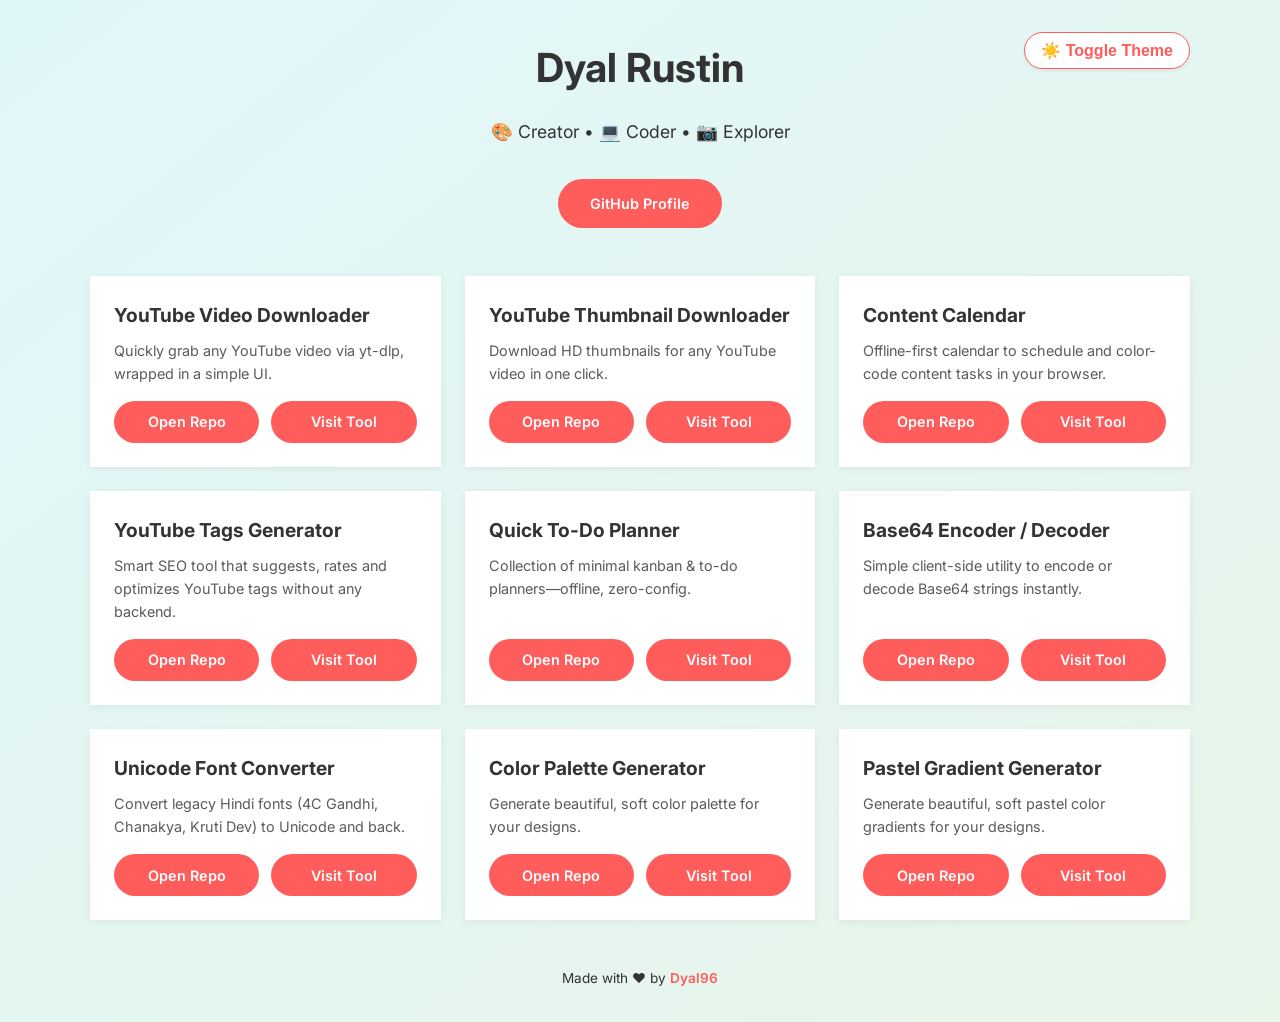
==== index.html @ bae9b1c2 "Update index.html" ====
<!DOCTYPE html>
<html lang="en">
<head>
  <meta charset="UTF-8" />
  <meta name="viewport" content="width=device-width, initial-scale=1.0" />
  <title>Dyal96 – Tools & Projects</title>

  <!-- Google Fonts -->
  <link href="https://fonts.googleapis.com/css2?family=Inter:wght@400;600;700&display=swap" rel="stylesheet" />

  <style>
    /* Light Mode (Default Pastel Theme) */
    :root {
      --bg-start: #e0f7fa; /* Light cyan */
      --bg-end: #e8f5e9;   /* Light mint green */
      --fg: #333;
      --accent: #ff5c5c; /* Original red accent */
      --card: #ffffff;
      --card-shadow: rgba(0, 0, 0, 0.06);
      /* Removed text-gradient-start and end as text will be solid black */
    }

    /* Dark Mode */
    html.dark {
      --bg-start: #2c3e50; /* Dark blue-gray */
      --bg-end: #34495e;   /* Slightly darker blue-gray */
      --fg: #ecf0f1; /* Light gray */
      --accent: #9b59b6; /* Purple */
      --card: #3b506b; /* Darker card background */
      --card-shadow: rgba(0, 0, 0, 0.2);
      --text-gradient-start: #bdc3c7; /* Lighter gray for dark mode title */
      --text-gradient-end: #95a5a6;   /* Medium gray for dark mode title */
    }

    body {
      margin: 0;
      font-family: "Inter", system-ui, sans-serif;
      background: linear-gradient(to bottom right, var(--bg-start), var(--bg-end));
      color: var(--fg);
      line-height: 1.6;
      padding: 2rem;
      min-height: 100vh;
      display: flex;
      flex-direction: column;
      justify-content: center;
      align-items: center;
      transition: background 0.3s ease, color 0.3s ease; /* Smooth transition for theme change */
    }
    header {
      text-align: center;
      margin-bottom: 3rem;
      position: relative; /* For positioning the toggle button */
      width: 100%;
      max-width: 1100px;
    }
    header h1 {
      font-size: 2.5rem;
      margin: 0.25rem 0;
      /* Text color for light mode */
      color: var(--fg);
      font-weight: 700;
      transition: color 0.3s ease; /* Smooth transition for text color */
    }
    /* Apply gradient only in dark mode for the h1 */
    html.dark header h1 {
      background-image: linear-gradient(to right, var(--text-gradient-start), var(--text-gradient-end));
      -webkit-background-clip: text;
      background-clip: text;
      color: transparent; /* Make text transparent to show gradient */
      transition: background-image 0.3s ease;
    }
    header p {
      font-size: 1.1rem;
      color: var(--fg); /* Use foreground color for better dark mode compatibility */
      transition: color 0.3s ease;
    }
    .theme-toggle-btn {
      position: absolute;
      top: 0;
      right: 0;
      background: var(--card);
      border: 1px solid var(--accent);
      color: var(--accent);
      padding: 0.5rem 1rem;
      border-radius: 999px;
      cursor: pointer;
      font-size: 1rem;
      font-weight: 600;
      transition: background 0.2s, color 0.2s, border-color 0.2s, transform 0.1s;
      box-shadow: 0 2px 4px var(--card-shadow);
    }
    .theme-toggle-btn:hover {
      background: var(--accent);
      color: var(--card);
      transform: translateY(-1px);
    }
    @media (max-width: 768px) {
        .theme-toggle-btn {
            position: static; /* Position normally on smaller screens */
            margin-top: 1rem;
            display: inline-block;
        }
    }

    .grid {
      display: grid;
      gap: 1.5rem;
      grid-template-columns: repeat(auto-fill, minmax(280px, 1fr));
      max-width: 1100px;
      width: 100%;
      margin: 0 auto;
    }
    /* Specific styling for the GitHub Profile button in the header */
    header > .btn {
      display: inline-block; /* Make it fit content */
      margin-top: 1rem; /* Add some space below the paragraph */
      padding: 0.8rem 2rem; /* Slightly larger padding for prominence */
    }
    .card {
      background: var(--card);
      border-radius: var(--radius);
      box-shadow: 0 2px 8px var(--card-shadow);
      padding: 1.5rem;
      display: flex;
      flex-direction: column;
      justify-content: space-between;
      transition: transform 0.2s, box-shadow 0.2s, background 0.3s ease;
    }
    .card:hover {
      transform: translateY(-4px);
      box-shadow: 0 6px 20px var(--card-shadow);
    }
    .card h3 {
      margin: 0 0 0.5rem;
      font-size: 1.2rem;
      color: var(--fg);
      transition: color 0.3s ease;
    }
    .card p {
      flex-grow: 1;
      margin: 0 0 1rem;
      font-size: 0.9rem;
      color: var(--fg); /* Use foreground color for better dark mode compatibility */
      opacity: 0.8; /* Slightly reduce opacity for descriptions */
      transition: color 0.3s ease;
    }
    .btn-group {
        display: flex;
        flex-direction: column;
        gap: 0.75rem;
    }
    .btn {
      display: block; /* Default to block for buttons inside card groups */
      background: var(--accent);
      color: #fff;
      padding: 0.6rem 1.2rem;
      border-radius: 999px;
      text-decoration: none;
      font-weight: 600;
      font-size: 0.9rem;
      text-align: center;
      transition: background 0.2s, transform 0.1s, color 0.3s ease;
    }
    .btn:hover {
      background: #e04444; /* A slightly darker shade of red for hover in light mode */
      transform: translateY(-1px);
    }
    html.dark .btn:hover {
        background: #8e44ad; /* A slightly darker shade of purple for hover in dark mode */
    }

    @media (min-width: 640px) {
        .btn-group {
            flex-direction: row;
        }
        .btn {
            flex: 1;
        }
    }
    footer {
      text-align: center;
      margin-top: 3rem;
      font-size: 0.85rem;
      color: var(--fg);
      transition: color 0.3s ease;
    }
    footer a {
        color: var(--accent);
        text-decoration: none;
        font-weight: 600;
        transition: color 0.3s ease;
    }
    footer a:hover {
        text-decoration: underline;
    }
  </style>
</head>

<body>
  <header>
    <h1>Dyal Rustin</h1>
    <p>🎨 Creator • 💻 Coder • 📷 Explorer</p>
    <a href="https://github.com/dyal96" class="btn">GitHub Profile</a>
    <button class="theme-toggle-btn" onclick="toggleTheme()">
      <span id="theme-icon">☀️</span> Toggle Theme
    </button>
  </header>

  <main class="grid">
    <!-- Tool Card: YouTube Video Downloader -->
    <div class="card">
      <h3>YouTube Video Downloader</h3>
      <p>Quickly grab any YouTube video via yt-dlp, wrapped in a simple UI.</p>
      <div class="btn-group">
        <a class="btn" href="https://github.com/dyal96/YouTube_Video_Downloader" target="_blank">Open Repo</a>
        <a class="btn" href="https://dyal96.github.io/YouTube_Video_Downloader" target="_blank">Visit Tool</a>
      </div>
    </div>

    <!-- Tool Card: YouTube Thumbnail Downloader -->
    <div class="card">
      <h3>YouTube Thumbnail Downloader</h3>
      <p>Download HD thumbnails for any YouTube video in one click.</p>
      <div class="btn-group">
        <a class="btn" href="https://github.com/dyal96/YouTube-Thumbnail-Downloader" target="_blank">Open Repo</a>
        <a class="btn" href="https://dyal96.github.io/YouTube-Thumbnail-Downloader" target="_blank">Visit Tool</a>
      </div>
    </div>

    <!-- Tool Card: Content Calendar -->
    <div class="card">
      <h3>Content Calendar</h3>
      <p>Offline-first calendar to schedule and color-code content tasks in your browser.</p>
      <div class="btn-group">
        <a class="btn" href="https://github.com/dyal96/Content-Calendar" target="_blank">Open Repo</a>
        <a class="btn" href="https://dyal96.github.io/Content-Calendar" target="_blank">Visit Tool</a>
      </div>
    </div>

    <!-- Tool Card: YouTube Tags Generator -->
    <div class="card">
      <h3>YouTube Tags Generator</h3>
      <p>Smart SEO tool that suggests, rates and optimizes YouTube tags without any backend.</p>
      <div class="btn-group">
        <a class="btn" href="https://github.com/dyal96/YouTube-Tags" target="_blank">Open Repo</a>
        <a class="btn" href="https://dyal96.github.io/YouTube-Tags" target="_blank">Visit Tool</a>
      </div>
    </div>

    <!-- Tool Card: Quick To-Do Planner -->
    <div class="card">
      <h3>Quick To-Do Planner</h3>
      <p>Collection of minimal kanban & to-do planners—offline, zero-config.</p>
      <div class="btn-group">
        <a class="btn" href="https://github.com/dyal96/todo" target="_blank">Open Repo</a>
        <a class="btn" href="https://dyal96.github.io/todo" target="_blank">Visit Tool</a>
      </div>
    </div>

    <!-- Tool Card: Base64 Encoder / Decoder -->
    <div class="card">
      <h3>Base64 Encoder / Decoder</h3>
      <p>Simple client-side utility to encode or decode Base64 strings instantly.</p>
      <div class="btn-group">
        <a class="btn" href="https://github.com/dyal96/base64" target="_blank">Open Repo</a>
        <a class="btn" href="https://dyal96.github.io/base64" target="_blank">Visit Tool</a>
      </div>
    </div>

    <!-- Tool Card: Unicode Font Converter -->
    <div class="card">
      <h3>Unicode Font Converter</h3>
      <p>Convert legacy Hindi fonts (4C Gandhi, Chanakya, Kruti Dev) to Unicode and back.</p>
      <div class="btn-group">
        <a class="btn" href="https://github.com/dyal96/unicode-converter" target="_blank">Open Repo</a>
        <a class="btn" href="https://dyal96.github.io/unicode-converter" target="_blank">Visit Tool</a>
      </div>
    </div>

    <!-- NEW Tool Card: Color Palette Generator -->
    <div class="card">
      <h3>Color Palette Generator</h3>
      <p>Generate beautiful, soft color palette for your designs.</p>
      <div class="btn-group">
        <a class="btn" href="https://github.com/dyal96/pastel-gradient-generator" target="_blank">Open Repo</a>
        <a class="btn" href="https://dyal96.github.io/Pastel-Gradient-Generator" target="_blank">Visit Tool</a>
      </div>
    </div>
	
	<!-- NEW Tool Card: Pastel Gradient Generator -->
    <div class="card">
      <h3>Pastel Gradient Generator</h3>
      <p>Generate beautiful, soft pastel color gradients for your designs.</p>
      <div class="btn-group">
        <a class="btn" href="https://github.com/dyal96/pastel-gradient-generator" target="_blank">Open Repo</a>
        <a class="btn" href="https://dyal96.github.io/pastel-gradient-generator" target="_blank">Visit Tool</a>
      </div>
    </div>
  </main>

  <footer>
    Made with ❤️ by <a href="https://github.com/dyal96">Dyal96</a>
  </footer>

  <script>
    // Function to set the theme based on localStorage or system preference
    function setTheme(theme) {
      const html = document.documentElement;
      const themeIcon = document.getElementById('theme-icon');
      if (theme === 'dark') {
        html.classList.add('dark');
        themeIcon.textContent = '🌙'; // Moon icon for dark mode
        localStorage.setItem('theme', 'dark');
      } else {
        html.classList.remove('dark');
        themeIcon.textContent = '☀️'; // Sun icon for light mode
        localStorage.setItem('theme', 'light');
      }
    }

    // Function to toggle the theme
    function toggleTheme() {
      const currentTheme = localStorage.getItem('theme');
      if (currentTheme === 'dark') {
        setTheme('light');
      } else {
        setTheme('dark');
      }
    }

    // Apply theme on page load
    document.addEventListener('DOMContentLoaded', () => {
      const savedTheme = localStorage.getItem('theme');
      if (savedTheme) {
        setTheme(savedTheme);
      } else if (window.matchMedia && window.matchMedia('(prefers-color-scheme: dark)').matches) {
        // Check system preference if no theme is saved
        setTheme('dark');
      } else {
        setTheme('light'); // Default to light theme
      }
    });
  </script>
</body>
</html>
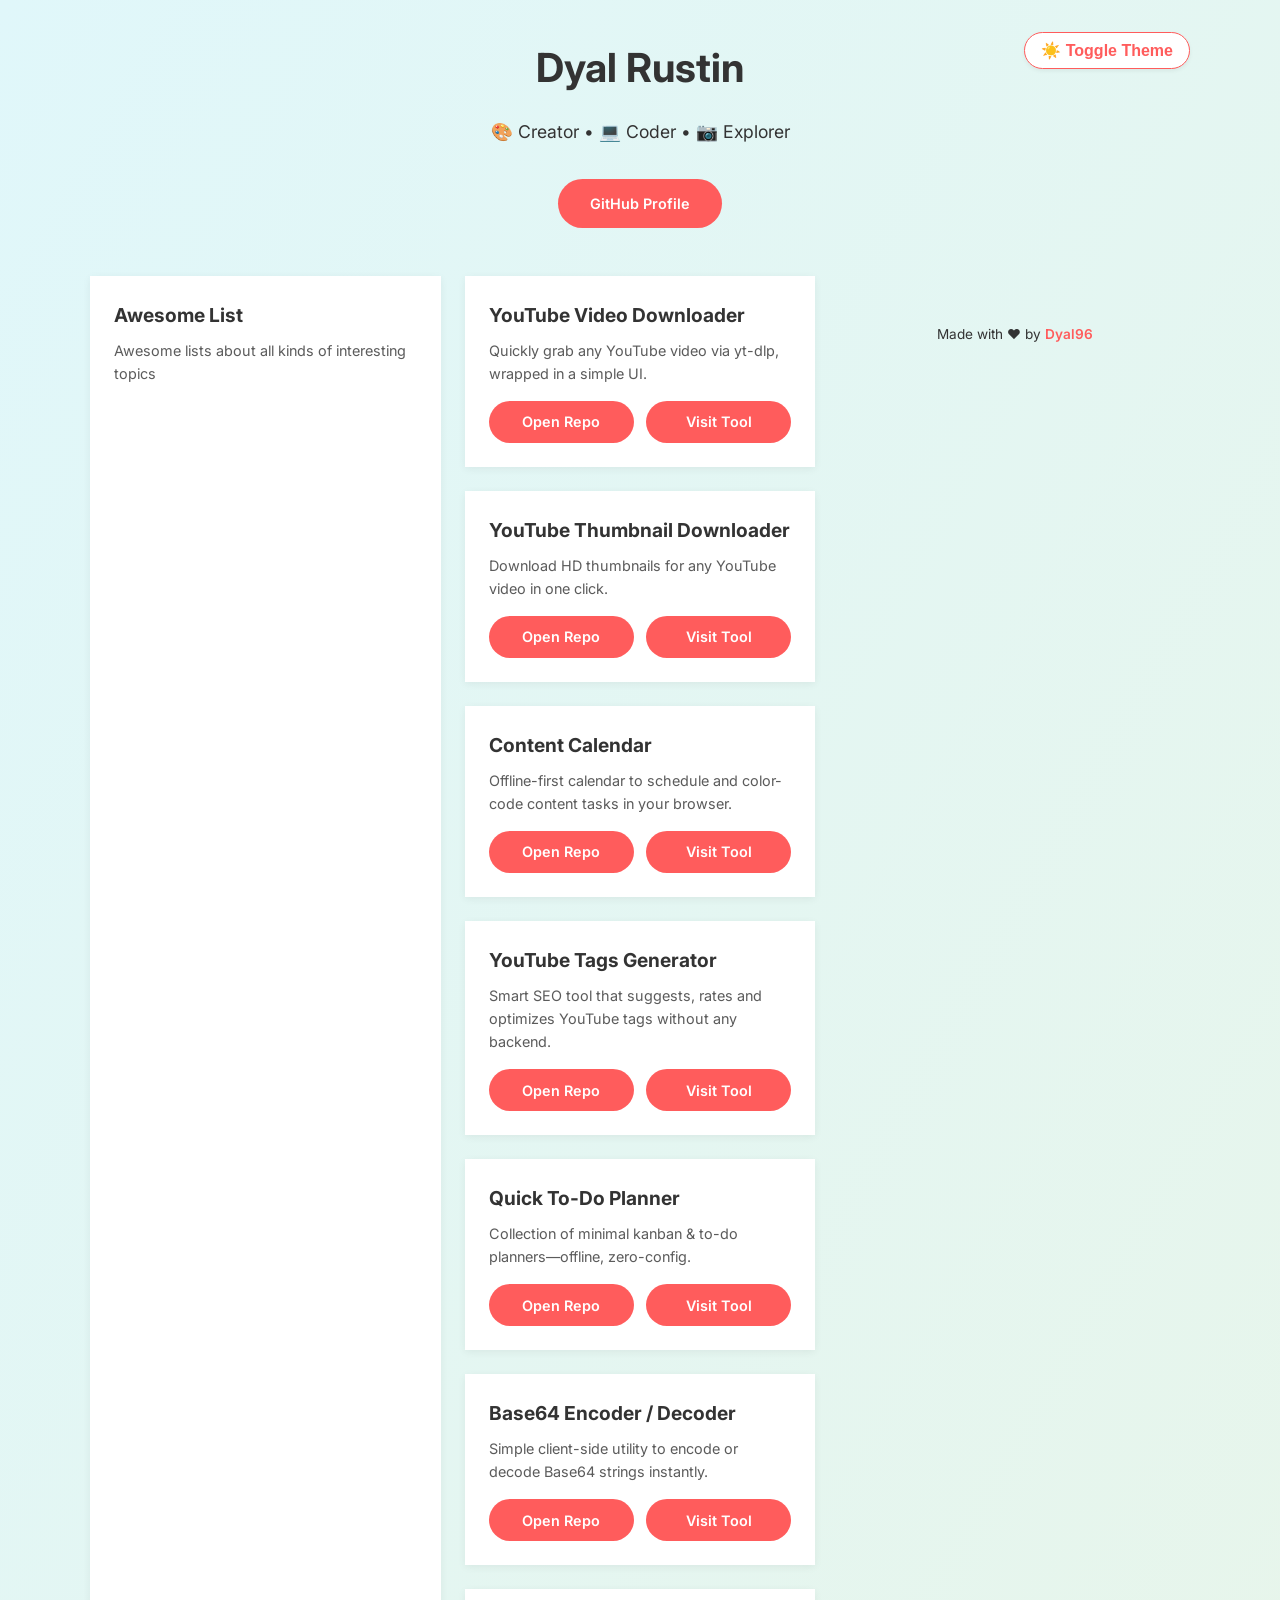
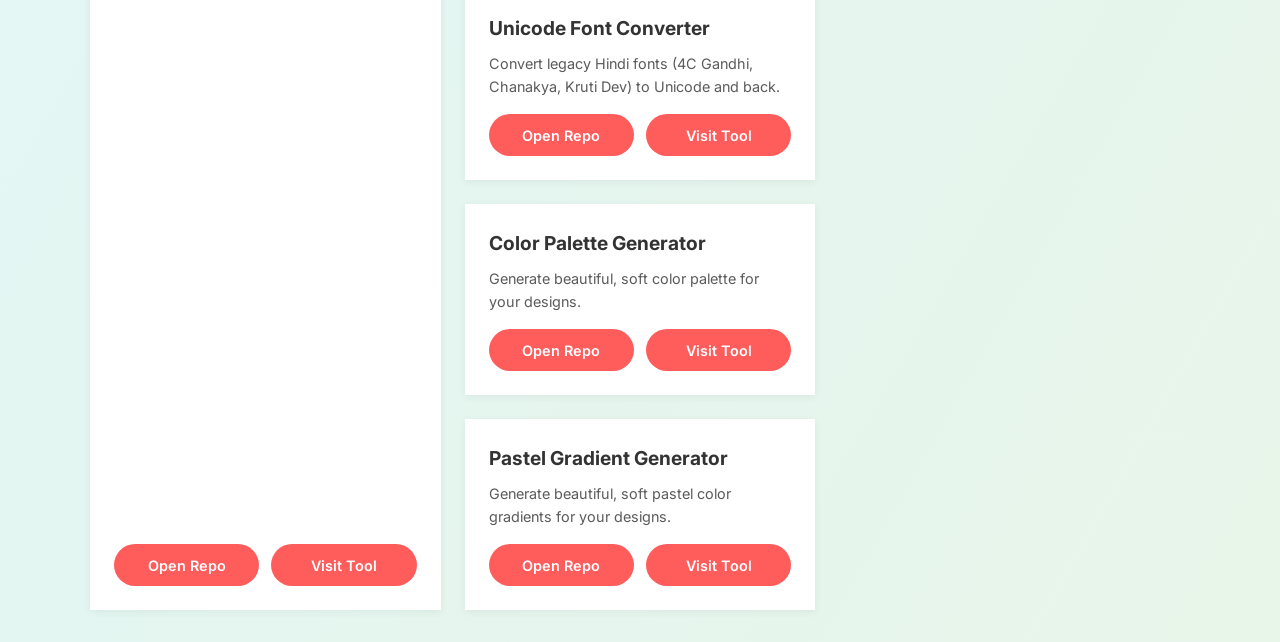
==== commit 71ea0974: "Update index.html" ====
--- a/index.html
+++ b/index.html
@@ -206,6 +206,17 @@
     </button>
   </header>
 
+	 <main class="grid">
+    <!-- Tool Card: Awesome List -->
+    <div class="card">
+      <h3>Awesome List</h3>
+      <p> Awesome lists about all kinds of interesting topics</p>
+      <div class="btn-group">
+        <a class="btn" href="https://github.com/dyal96/awesome" target="_blank">Open Repo</a>
+        <a class="btn" href="https://dyal96.github.io/awesome" target="_blank">Visit Tool</a>
+      </div>
+    </div>
+		 
   <main class="grid">
     <!-- Tool Card: YouTube Video Downloader -->
     <div class="card">
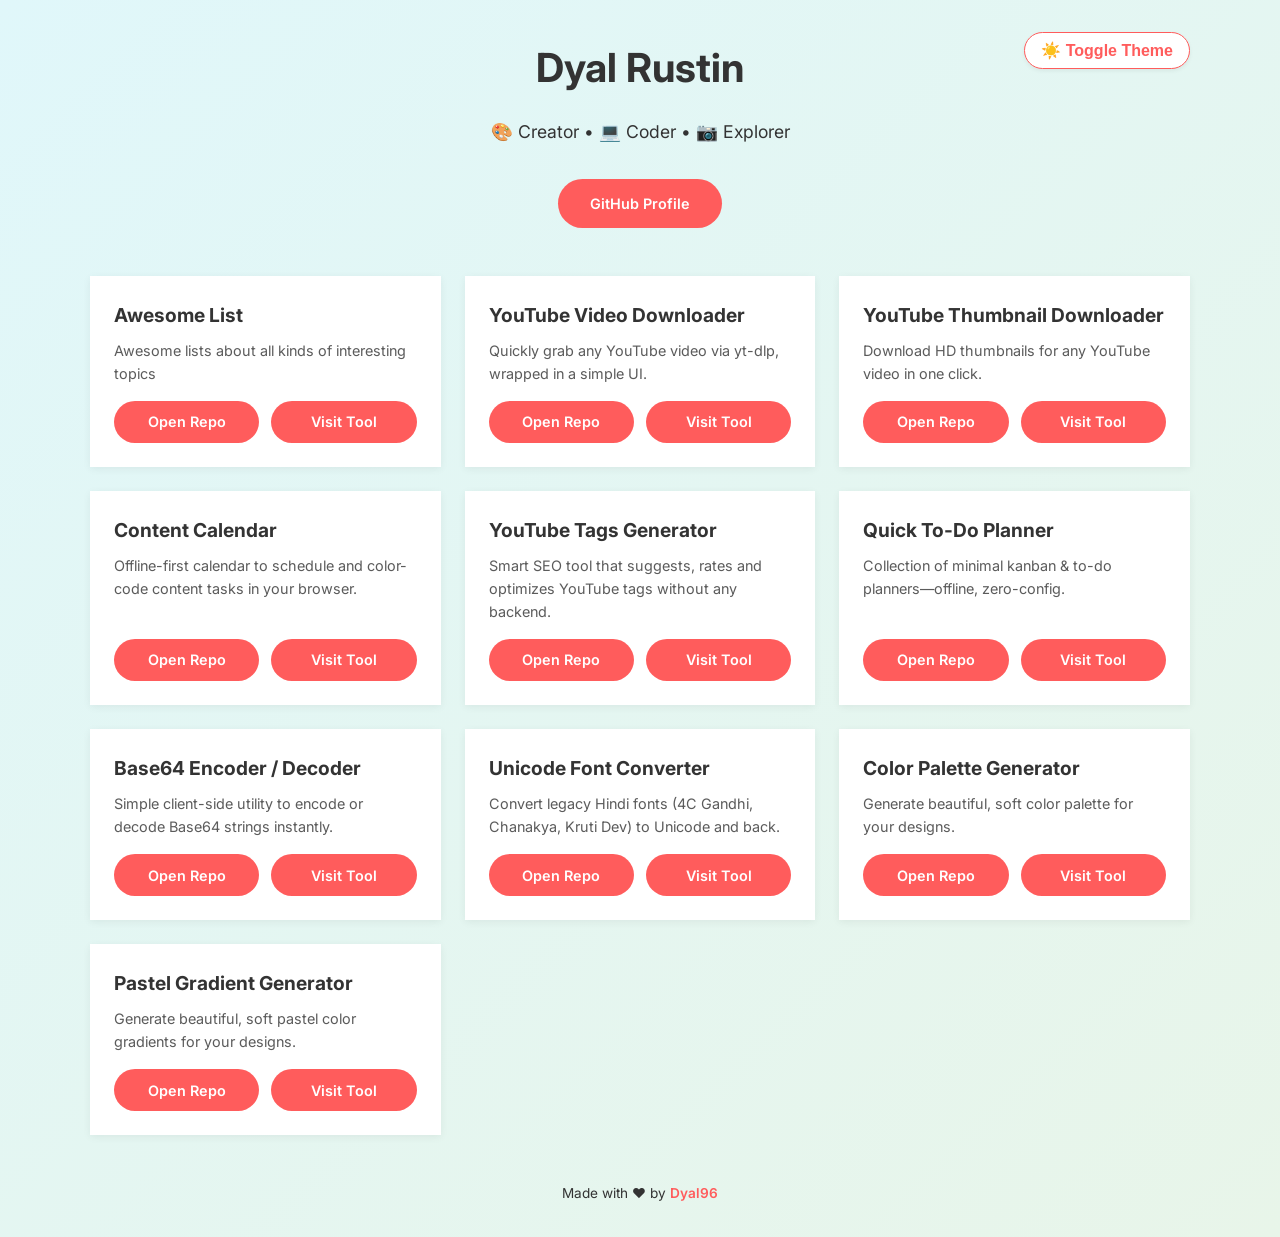
==== commit 6eadcff7: "Update index.html" ====
--- a/index.html
+++ b/index.html
@@ -205,8 +205,9 @@
       <span id="theme-icon">☀️</span> Toggle Theme
     </button>
   </header>
-
-	 <main class="grid">
+	 
+  <main class="grid">
+	  	
     <!-- Tool Card: Awesome List -->
     <div class="card">
       <h3>Awesome List</h3>
@@ -216,8 +217,7 @@
         <a class="btn" href="https://dyal96.github.io/awesome" target="_blank">Visit Tool</a>
       </div>
     </div>
-		 
-  <main class="grid">
+	  
     <!-- Tool Card: YouTube Video Downloader -->
     <div class="card">
       <h3>YouTube Video Downloader</h3>
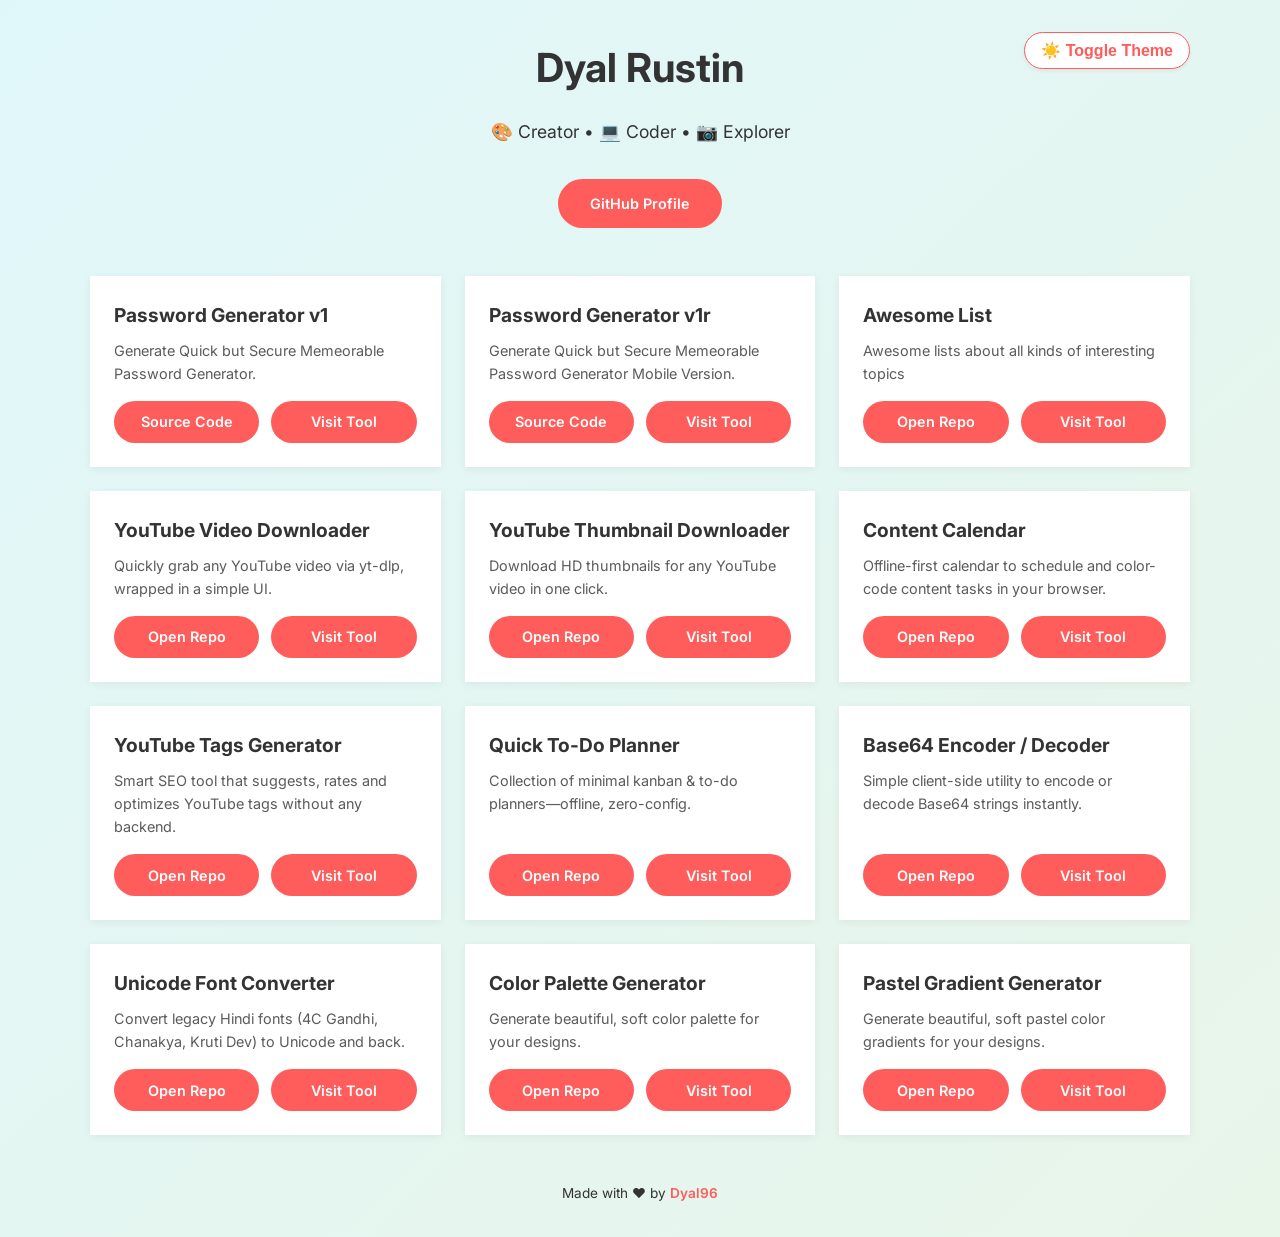
==== commit c505c690: "Update index.html" ====
--- a/index.html
+++ b/index.html
@@ -207,6 +207,26 @@
   </header>
 	 
   <main class="grid">
+
+	    <!-- Tool Card: Passworg Generator v1 -->
+    <div class="card">
+      <h3>Password Generator v1</h3>
+      <p> Generate Quick but Secure Memeorable Password Generator.</p>
+      <div class="btn-group">
+        <a class="btn" href="https://github.com/dyal96/dyal96.github.io" target="_blank">Source Code</a>
+        <a class="btn" href="https://https://dyal96.github.io/src/passgen1" target="_blank">Visit Tool</a>
+      </div>
+    </div>
+
+	      <!-- Tool Card: Passworg Generator v2 -->
+    <div class="card">
+      <h3>Password Generator v1r</h3>
+      <p>Generate Quick but Secure Memeorable Password Generator Mobile Version.</p>
+      <div class="btn-group">
+        <a class="btn" href="https://github.com/dyal96/dyal96.github.io" target="_blank">Source Code</a>
+        <a class="btn" href="https://dyal96.github.io/src/passgen2" target="_blank">Visit Tool</a>
+      </div>
+    </div>
 	  	
     <!-- Tool Card: Awesome List -->
     <div class="card">
@@ -293,8 +313,8 @@
       <h3>Color Palette Generator</h3>
       <p>Generate beautiful, soft color palette for your designs.</p>
       <div class="btn-group">
-        <a class="btn" href="https://github.com/dyal96/pastel-gradient-generator" target="_blank">Open Repo</a>
-        <a class="btn" href="https://dyal96.github.io/Pastel-Gradient-Generator" target="_blank">Visit Tool</a>
+        <a class="btn" href="https://github.com/dyal96/Color-Palette-Generator" target="_blank">Open Repo</a>
+        <a class="btn" href="https://dyal96.github.io/Color-Palette-Generator" target="_blank">Visit Tool</a>
       </div>
     </div>
 	
@@ -354,3 +374,4 @@
   </script>
 </body>
 </html>
+
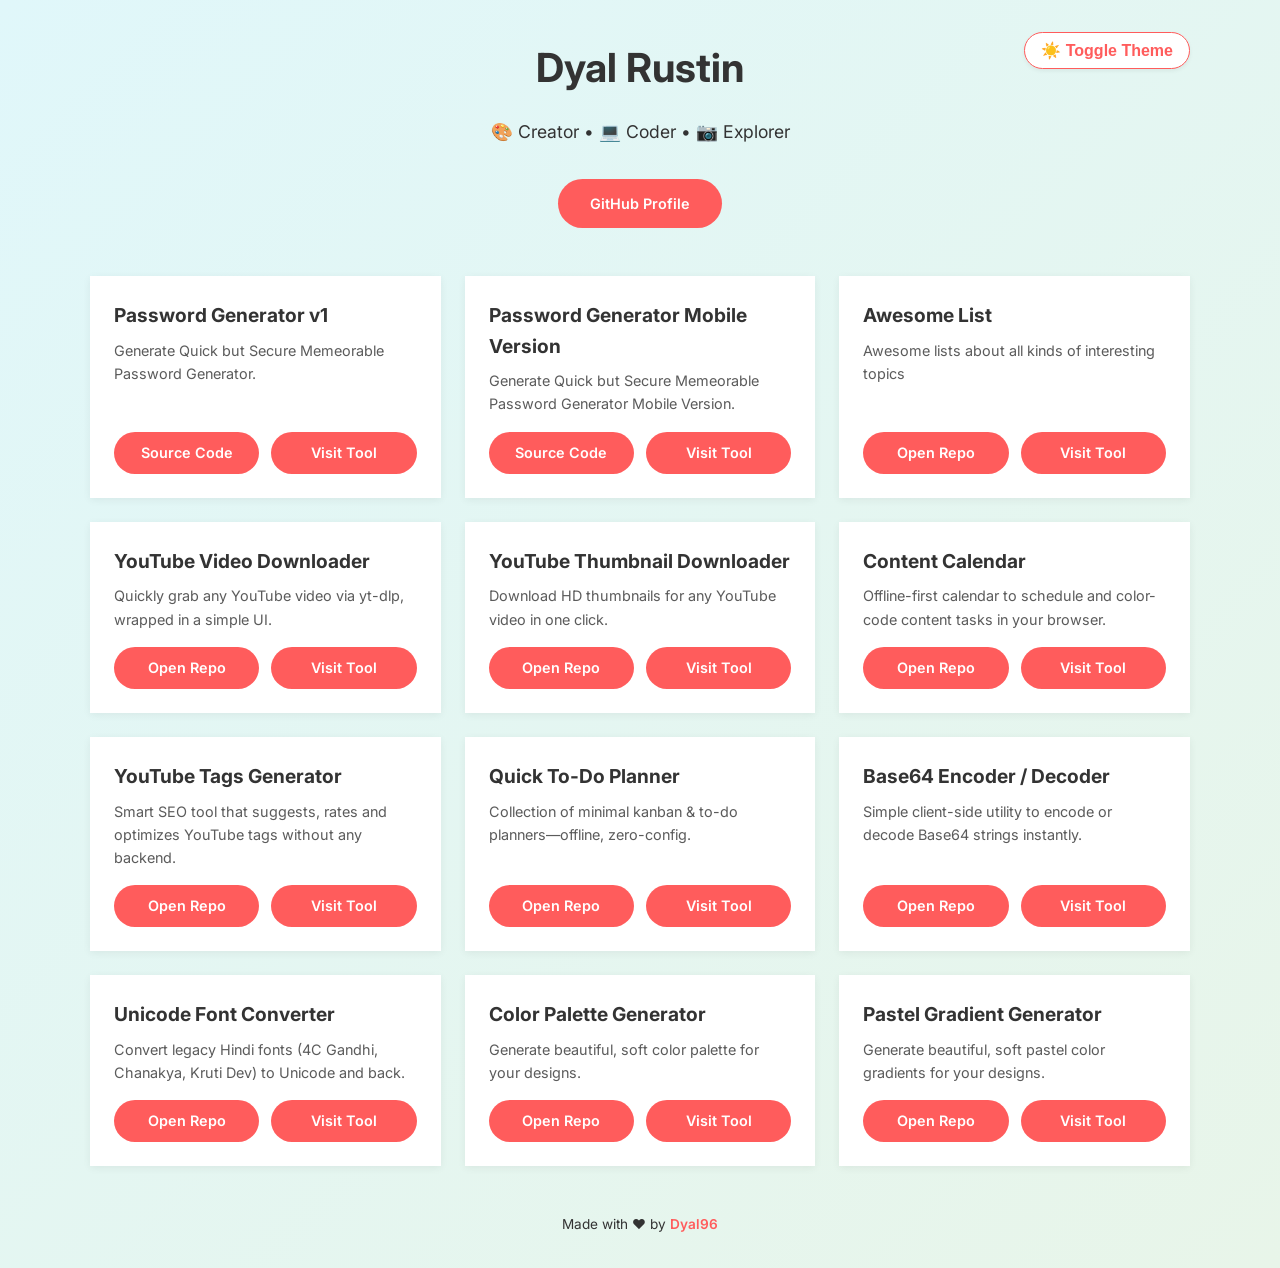
==== commit cf342053: "Update index.html" ====
--- a/index.html
+++ b/index.html
@@ -214,13 +214,13 @@
       <p> Generate Quick but Secure Memeorable Password Generator.</p>
       <div class="btn-group">
         <a class="btn" href="https://github.com/dyal96/dyal96.github.io" target="_blank">Source Code</a>
-        <a class="btn" href="https://https://dyal96.github.io/src/passgen1" target="_blank">Visit Tool</a>
+        <a class="btn" href="https://dyal96.github.io/src/passgen1" target="_blank">Visit Tool</a>
       </div>
     </div>
 
 	      <!-- Tool Card: Passworg Generator v2 -->
     <div class="card">
-      <h3>Password Generator v1r</h3>
+      <h3>Password Generator Mobile Version </h3>
       <p>Generate Quick but Secure Memeorable Password Generator Mobile Version.</p>
       <div class="btn-group">
         <a class="btn" href="https://github.com/dyal96/dyal96.github.io" target="_blank">Source Code</a>
@@ -375,3 +375,5 @@
 </body>
 </html>
 
+
+
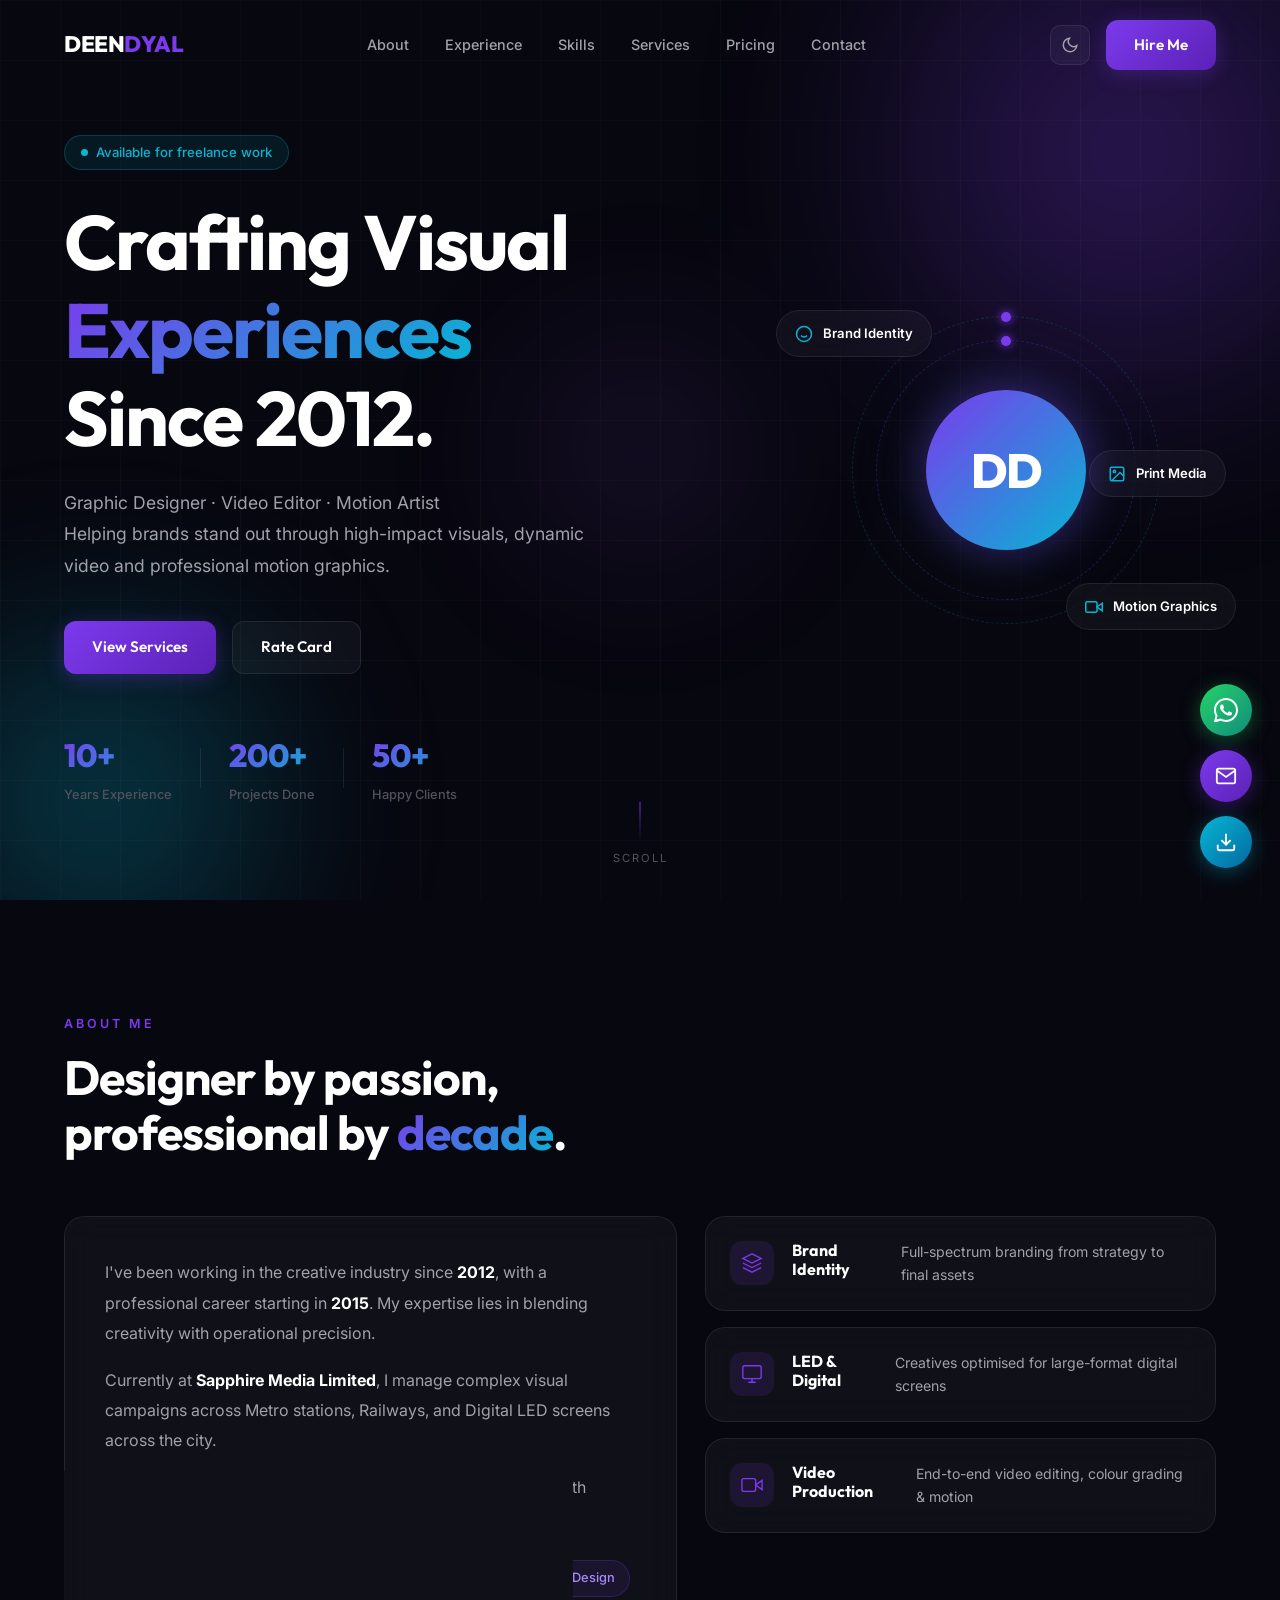
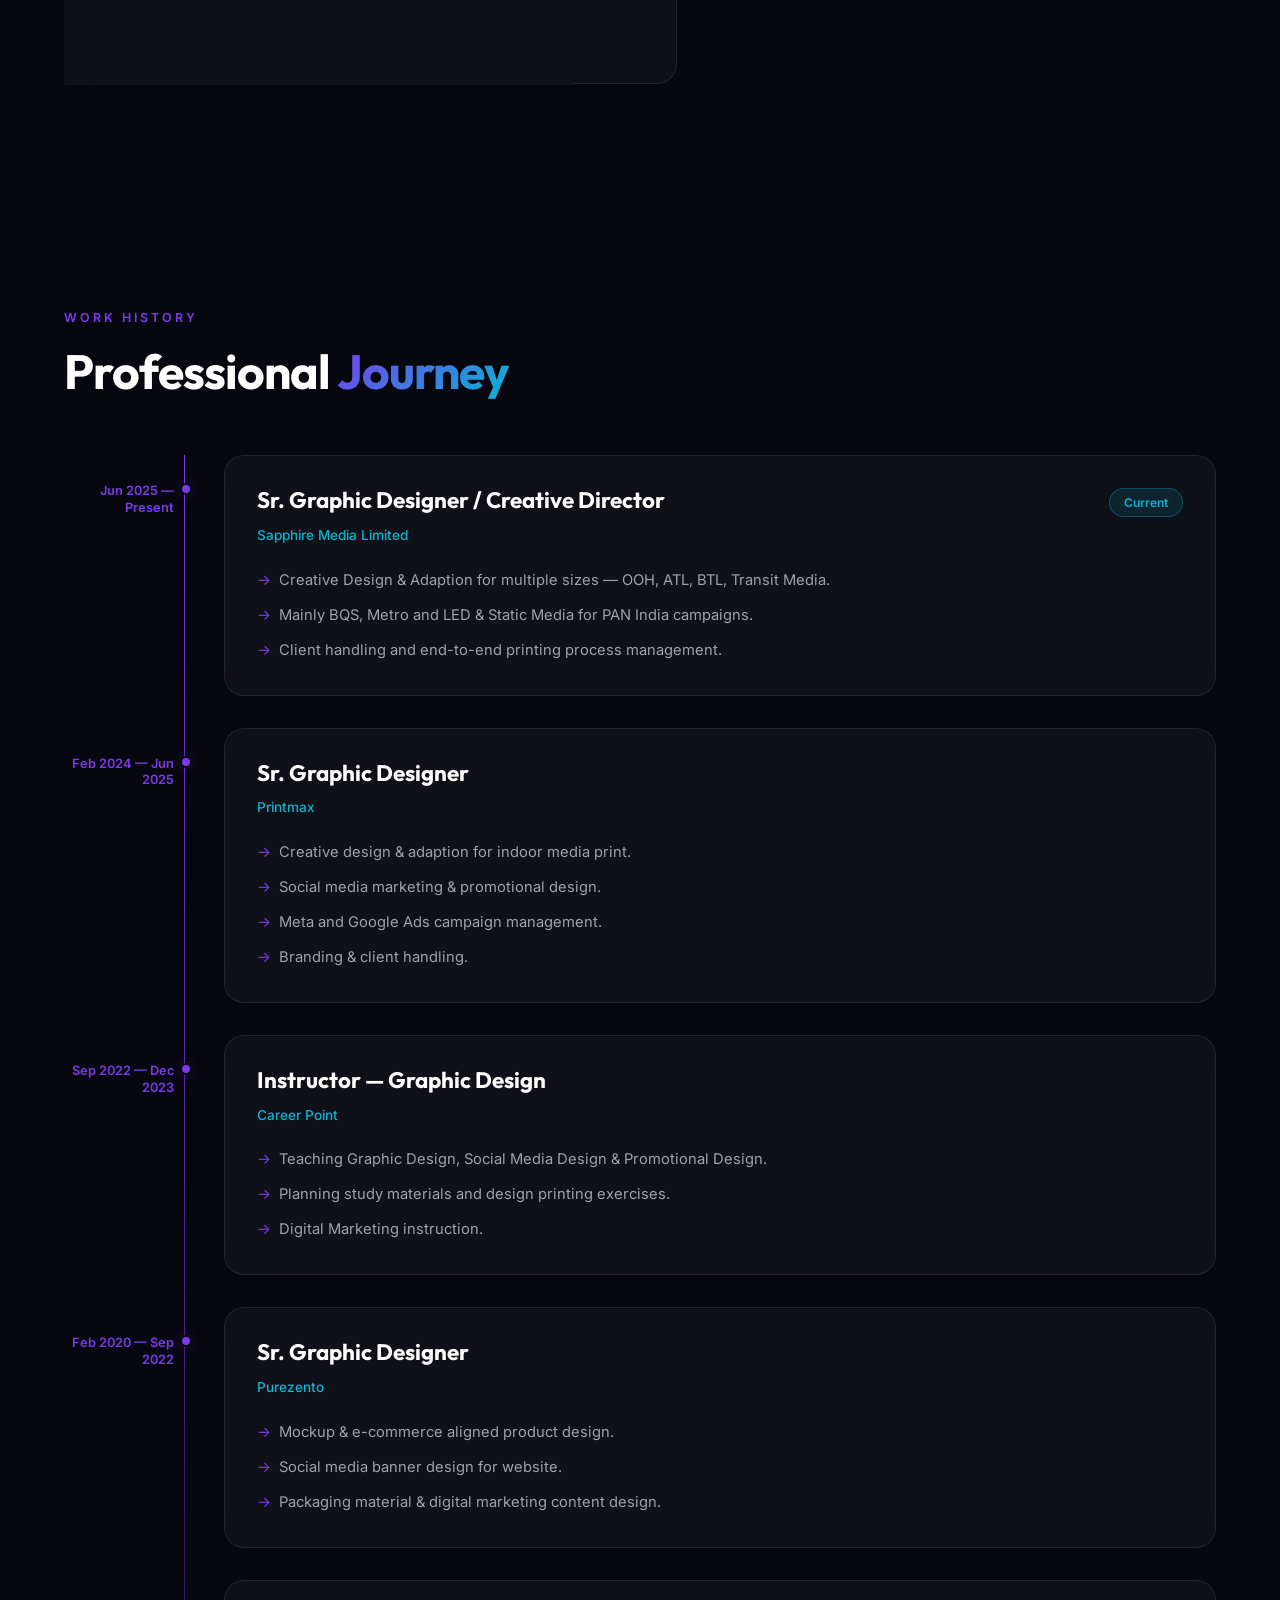
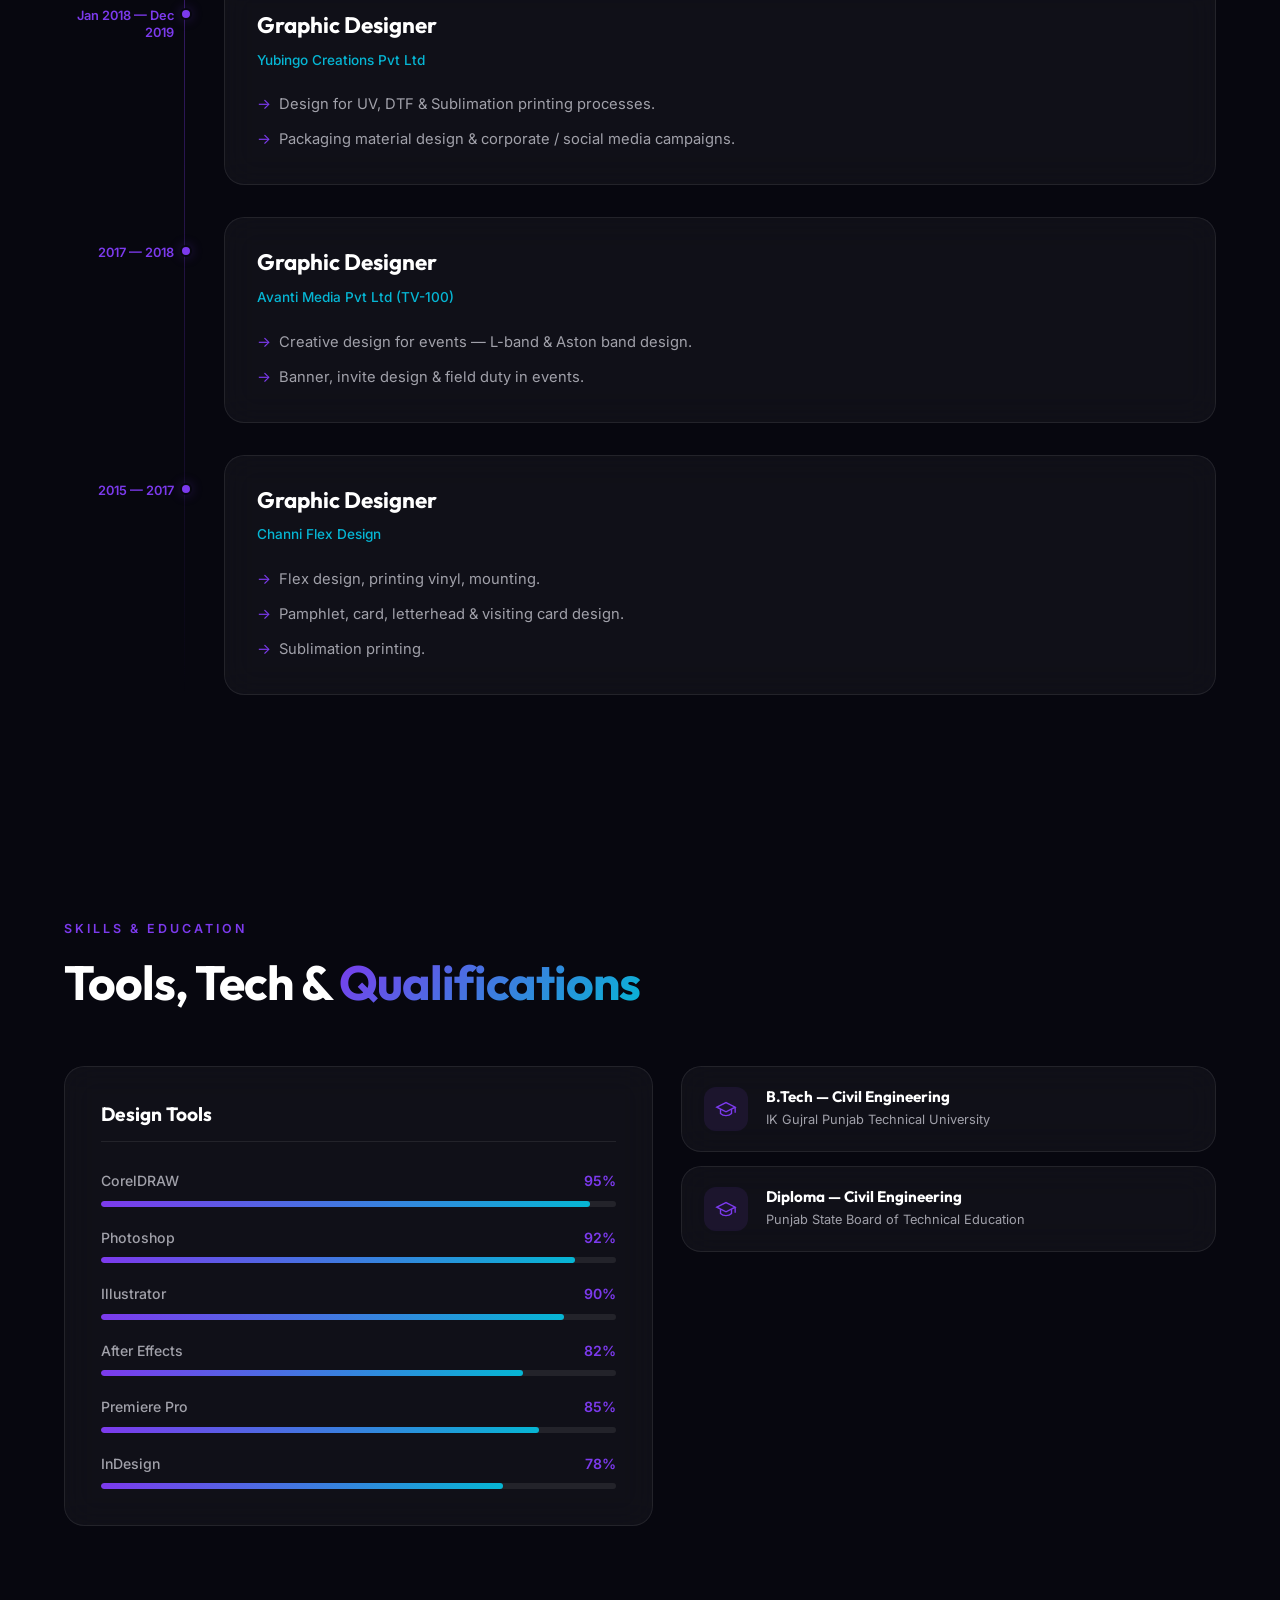
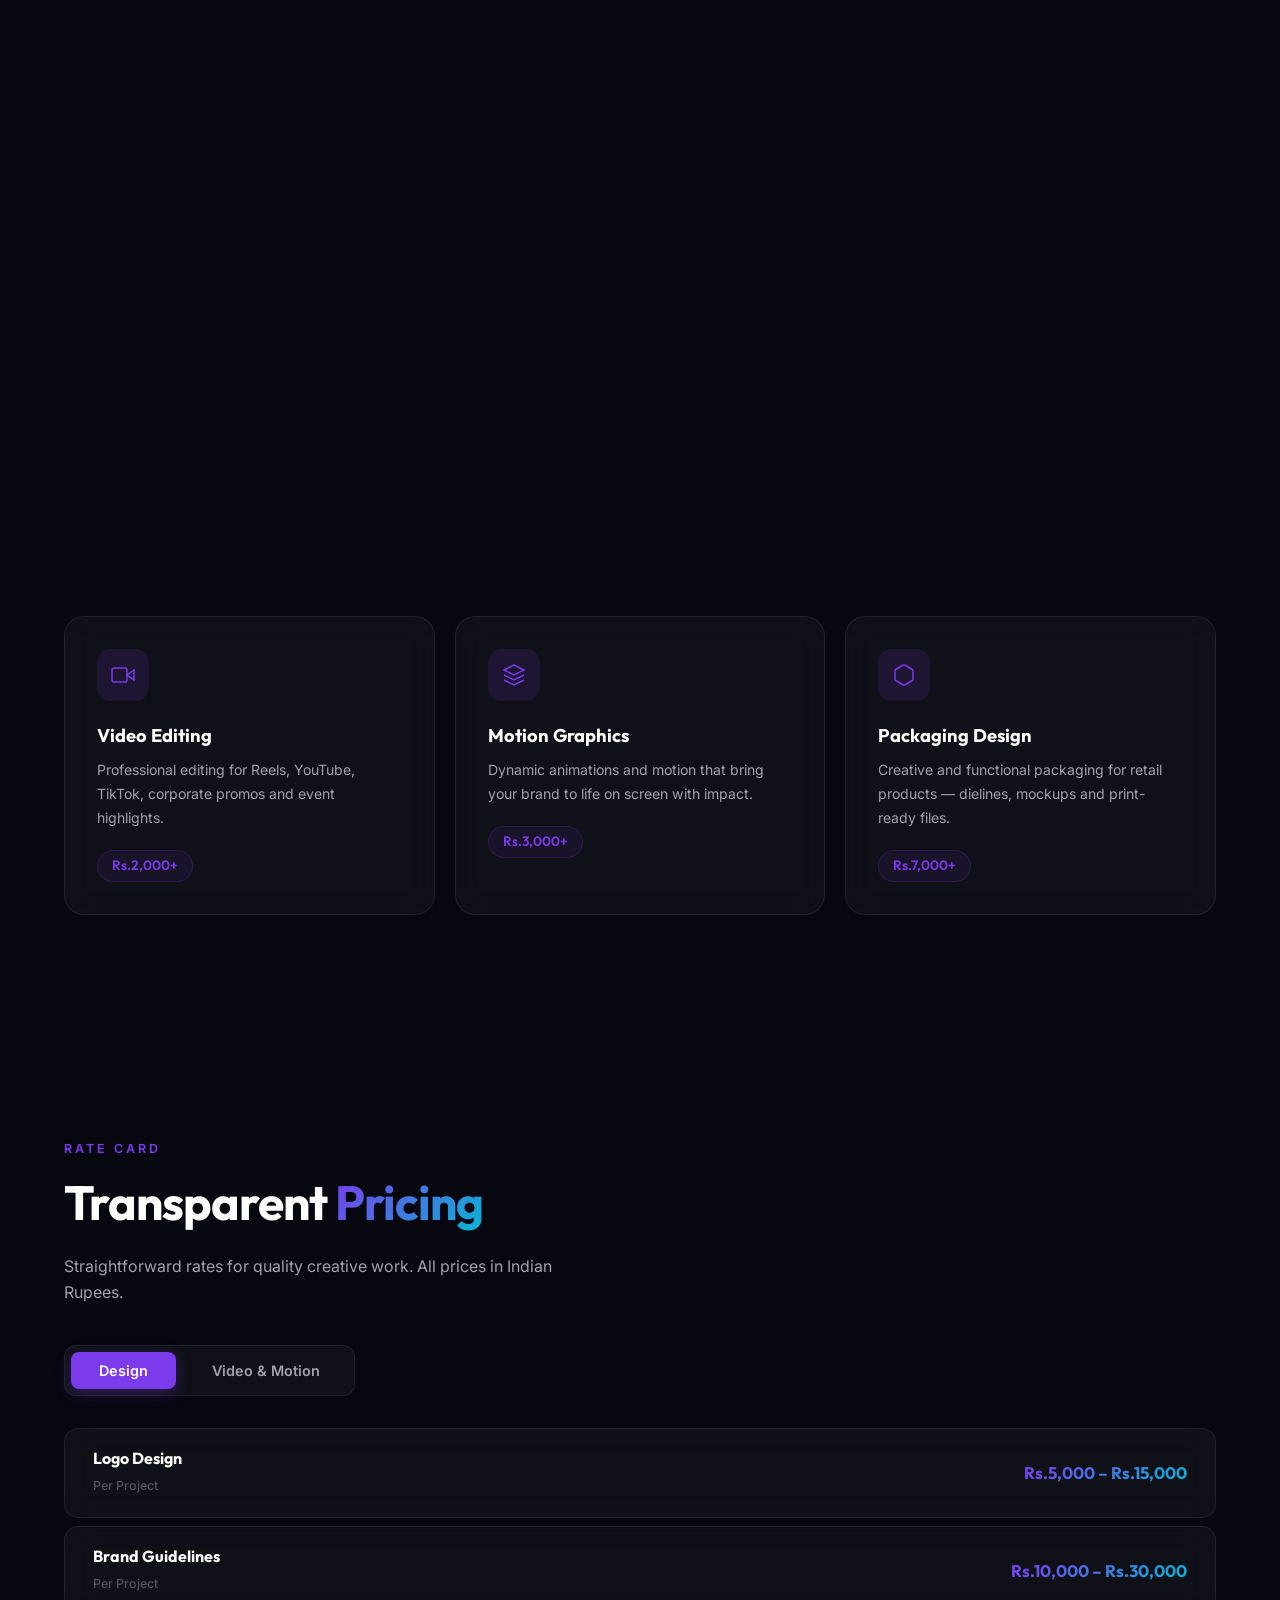
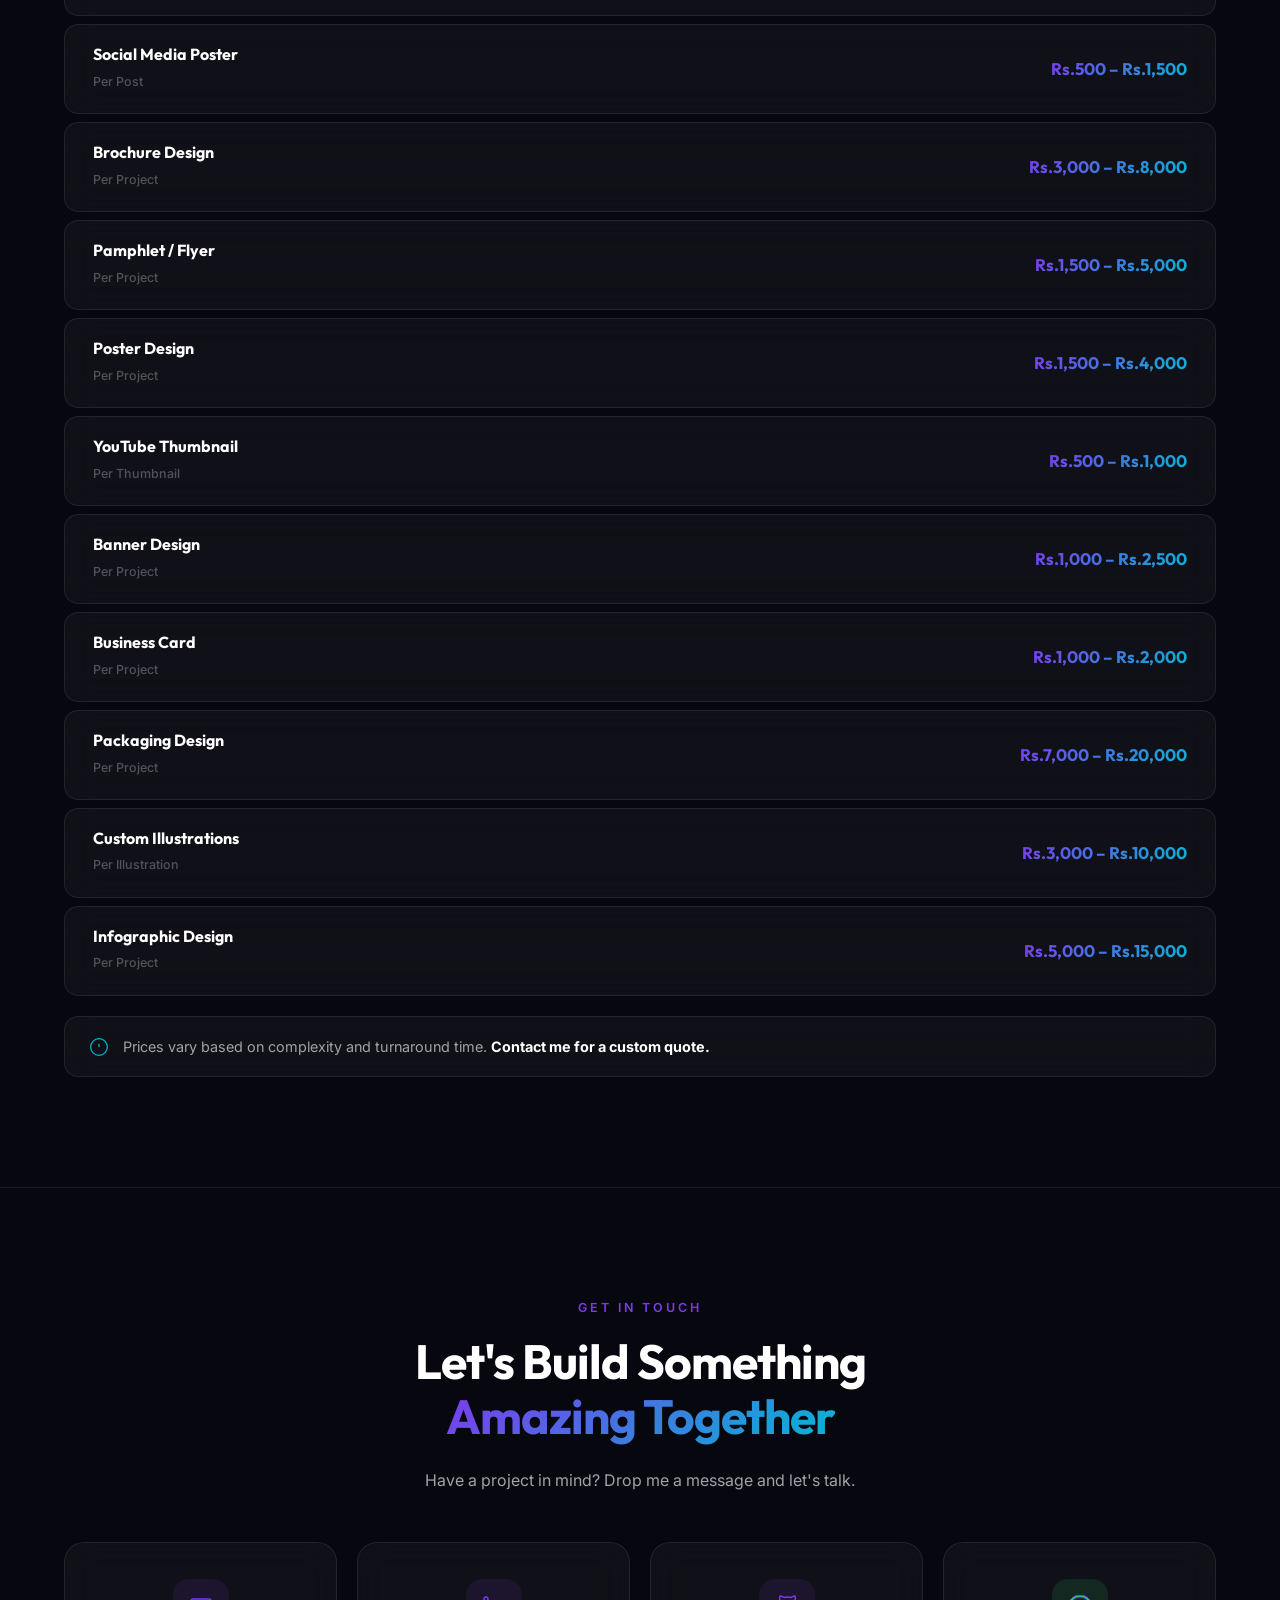
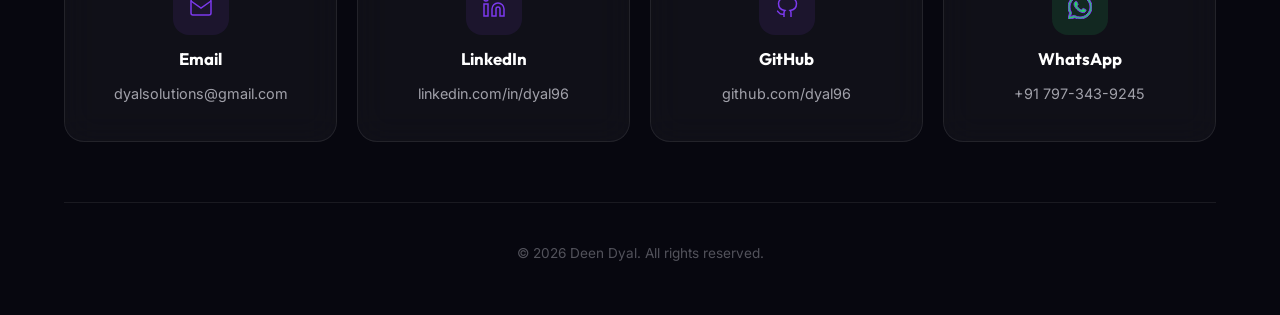
==== commit c13e1148: "Add files via upload" ====
--- a/index.html
+++ b/index.html
@@ -1,379 +1,657 @@
-<!DOCTYPE html>
-<html lang="en">
-<head>
-  <meta charset="UTF-8" />
-  <meta name="viewport" content="width=device-width, initial-scale=1.0" />
-  <title>Dyal96 – Tools & Projects</title>
-
-  <!-- Google Fonts -->
-  <link href="https://fonts.googleapis.com/css2?family=Inter:wght@400;600;700&display=swap" rel="stylesheet" />
-
-  <style>
-    /* Light Mode (Default Pastel Theme) */
-    :root {
-      --bg-start: #e0f7fa; /* Light cyan */
-      --bg-end: #e8f5e9;   /* Light mint green */
-      --fg: #333;
-      --accent: #ff5c5c; /* Original red accent */
-      --card: #ffffff;
-      --card-shadow: rgba(0, 0, 0, 0.06);
-      /* Removed text-gradient-start and end as text will be solid black */
-    }
-
-    /* Dark Mode */
-    html.dark {
-      --bg-start: #2c3e50; /* Dark blue-gray */
-      --bg-end: #34495e;   /* Slightly darker blue-gray */
-      --fg: #ecf0f1; /* Light gray */
-      --accent: #9b59b6; /* Purple */
-      --card: #3b506b; /* Darker card background */
-      --card-shadow: rgba(0, 0, 0, 0.2);
-      --text-gradient-start: #bdc3c7; /* Lighter gray for dark mode title */
-      --text-gradient-end: #95a5a6;   /* Medium gray for dark mode title */
-    }
-
-    body {
-      margin: 0;
-      font-family: "Inter", system-ui, sans-serif;
-      background: linear-gradient(to bottom right, var(--bg-start), var(--bg-end));
-      color: var(--fg);
-      line-height: 1.6;
-      padding: 2rem;
-      min-height: 100vh;
-      display: flex;
-      flex-direction: column;
-      justify-content: center;
-      align-items: center;
-      transition: background 0.3s ease, color 0.3s ease; /* Smooth transition for theme change */
-    }
-    header {
-      text-align: center;
-      margin-bottom: 3rem;
-      position: relative; /* For positioning the toggle button */
-      width: 100%;
-      max-width: 1100px;
-    }
-    header h1 {
-      font-size: 2.5rem;
-      margin: 0.25rem 0;
-      /* Text color for light mode */
-      color: var(--fg);
-      font-weight: 700;
-      transition: color 0.3s ease; /* Smooth transition for text color */
-    }
-    /* Apply gradient only in dark mode for the h1 */
-    html.dark header h1 {
-      background-image: linear-gradient(to right, var(--text-gradient-start), var(--text-gradient-end));
-      -webkit-background-clip: text;
-      background-clip: text;
-      color: transparent; /* Make text transparent to show gradient */
-      transition: background-image 0.3s ease;
-    }
-    header p {
-      font-size: 1.1rem;
-      color: var(--fg); /* Use foreground color for better dark mode compatibility */
-      transition: color 0.3s ease;
-    }
-    .theme-toggle-btn {
-      position: absolute;
-      top: 0;
-      right: 0;
-      background: var(--card);
-      border: 1px solid var(--accent);
-      color: var(--accent);
-      padding: 0.5rem 1rem;
-      border-radius: 999px;
-      cursor: pointer;
-      font-size: 1rem;
-      font-weight: 600;
-      transition: background 0.2s, color 0.2s, border-color 0.2s, transform 0.1s;
-      box-shadow: 0 2px 4px var(--card-shadow);
-    }
-    .theme-toggle-btn:hover {
-      background: var(--accent);
-      color: var(--card);
-      transform: translateY(-1px);
-    }
-    @media (max-width: 768px) {
-        .theme-toggle-btn {
-            position: static; /* Position normally on smaller screens */
-            margin-top: 1rem;
-            display: inline-block;
-        }
-    }
-
-    .grid {
-      display: grid;
-      gap: 1.5rem;
-      grid-template-columns: repeat(auto-fill, minmax(280px, 1fr));
-      max-width: 1100px;
-      width: 100%;
-      margin: 0 auto;
-    }
-    /* Specific styling for the GitHub Profile button in the header */
-    header > .btn {
-      display: inline-block; /* Make it fit content */
-      margin-top: 1rem; /* Add some space below the paragraph */
-      padding: 0.8rem 2rem; /* Slightly larger padding for prominence */
-    }
-    .card {
-      background: var(--card);
-      border-radius: var(--radius);
-      box-shadow: 0 2px 8px var(--card-shadow);
-      padding: 1.5rem;
-      display: flex;
-      flex-direction: column;
-      justify-content: space-between;
-      transition: transform 0.2s, box-shadow 0.2s, background 0.3s ease;
-    }
-    .card:hover {
-      transform: translateY(-4px);
-      box-shadow: 0 6px 20px var(--card-shadow);
-    }
-    .card h3 {
-      margin: 0 0 0.5rem;
-      font-size: 1.2rem;
-      color: var(--fg);
-      transition: color 0.3s ease;
-    }
-    .card p {
-      flex-grow: 1;
-      margin: 0 0 1rem;
-      font-size: 0.9rem;
-      color: var(--fg); /* Use foreground color for better dark mode compatibility */
-      opacity: 0.8; /* Slightly reduce opacity for descriptions */
-      transition: color 0.3s ease;
-    }
-    .btn-group {
-        display: flex;
-        flex-direction: column;
-        gap: 0.75rem;
-    }
-    .btn {
-      display: block; /* Default to block for buttons inside card groups */
-      background: var(--accent);
-      color: #fff;
-      padding: 0.6rem 1.2rem;
-      border-radius: 999px;
-      text-decoration: none;
-      font-weight: 600;
-      font-size: 0.9rem;
-      text-align: center;
-      transition: background 0.2s, transform 0.1s, color 0.3s ease;
-    }
-    .btn:hover {
-      background: #e04444; /* A slightly darker shade of red for hover in light mode */
-      transform: translateY(-1px);
-    }
-    html.dark .btn:hover {
-        background: #8e44ad; /* A slightly darker shade of purple for hover in dark mode */
-    }
-
-    @media (min-width: 640px) {
-        .btn-group {
-            flex-direction: row;
-        }
-        .btn {
-            flex: 1;
-        }
-    }
-    footer {
-      text-align: center;
-      margin-top: 3rem;
-      font-size: 0.85rem;
-      color: var(--fg);
-      transition: color 0.3s ease;
-    }
-    footer a {
-        color: var(--accent);
-        text-decoration: none;
-        font-weight: 600;
-        transition: color 0.3s ease;
-    }
-    footer a:hover {
-        text-decoration: underline;
-    }
-  </style>
-</head>
-
-<body>
-  <header>
-    <h1>Dyal Rustin</h1>
-    <p>🎨 Creator • 💻 Coder • 📷 Explorer</p>
-    <a href="https://github.com/dyal96" class="btn">GitHub Profile</a>
-    <button class="theme-toggle-btn" onclick="toggleTheme()">
-      <span id="theme-icon">☀️</span> Toggle Theme
-    </button>
-  </header>
-	 
-  <main class="grid">
-
-	    <!-- Tool Card: Passworg Generator v1 -->
-    <div class="card">
-      <h3>Password Generator v1</h3>
-      <p> Generate Quick but Secure Memeorable Password Generator.</p>
-      <div class="btn-group">
-        <a class="btn" href="https://github.com/dyal96/dyal96.github.io" target="_blank">Source Code</a>
-        <a class="btn" href="https://dyal96.github.io/src/passgen1" target="_blank">Visit Tool</a>
-      </div>
-    </div>
-
-	      <!-- Tool Card: Passworg Generator v2 -->
-    <div class="card">
-      <h3>Password Generator Mobile Version </h3>
-      <p>Generate Quick but Secure Memeorable Password Generator Mobile Version.</p>
-      <div class="btn-group">
-        <a class="btn" href="https://github.com/dyal96/dyal96.github.io" target="_blank">Source Code</a>
-        <a class="btn" href="https://dyal96.github.io/src/passgen2" target="_blank">Visit Tool</a>
-      </div>
-    </div>
-	  	
-    <!-- Tool Card: Awesome List -->
-    <div class="card">
-      <h3>Awesome List</h3>
-      <p> Awesome lists about all kinds of interesting topics</p>
-      <div class="btn-group">
-        <a class="btn" href="https://github.com/dyal96/awesome" target="_blank">Open Repo</a>
-        <a class="btn" href="https://dyal96.github.io/awesome" target="_blank">Visit Tool</a>
-      </div>
-    </div>
-	  
-    <!-- Tool Card: YouTube Video Downloader -->
-    <div class="card">
-      <h3>YouTube Video Downloader</h3>
-      <p>Quickly grab any YouTube video via yt-dlp, wrapped in a simple UI.</p>
-      <div class="btn-group">
-        <a class="btn" href="https://github.com/dyal96/YouTube_Video_Downloader" target="_blank">Open Repo</a>
-        <a class="btn" href="https://dyal96.github.io/YouTube_Video_Downloader" target="_blank">Visit Tool</a>
-      </div>
-    </div>
-
-    <!-- Tool Card: YouTube Thumbnail Downloader -->
-    <div class="card">
-      <h3>YouTube Thumbnail Downloader</h3>
-      <p>Download HD thumbnails for any YouTube video in one click.</p>
-      <div class="btn-group">
-        <a class="btn" href="https://github.com/dyal96/YouTube-Thumbnail-Downloader" target="_blank">Open Repo</a>
-        <a class="btn" href="https://dyal96.github.io/YouTube-Thumbnail-Downloader" target="_blank">Visit Tool</a>
-      </div>
-    </div>
-
-    <!-- Tool Card: Content Calendar -->
-    <div class="card">
-      <h3>Content Calendar</h3>
-      <p>Offline-first calendar to schedule and color-code content tasks in your browser.</p>
-      <div class="btn-group">
-        <a class="btn" href="https://github.com/dyal96/Content-Calendar" target="_blank">Open Repo</a>
-        <a class="btn" href="https://dyal96.github.io/Content-Calendar" target="_blank">Visit Tool</a>
-      </div>
-    </div>
-
-    <!-- Tool Card: YouTube Tags Generator -->
-    <div class="card">
-      <h3>YouTube Tags Generator</h3>
-      <p>Smart SEO tool that suggests, rates and optimizes YouTube tags without any backend.</p>
-      <div class="btn-group">
-        <a class="btn" href="https://github.com/dyal96/YouTube-Tags" target="_blank">Open Repo</a>
-        <a class="btn" href="https://dyal96.github.io/YouTube-Tags" target="_blank">Visit Tool</a>
-      </div>
-    </div>
-
-    <!-- Tool Card: Quick To-Do Planner -->
-    <div class="card">
-      <h3>Quick To-Do Planner</h3>
-      <p>Collection of minimal kanban & to-do planners—offline, zero-config.</p>
-      <div class="btn-group">
-        <a class="btn" href="https://github.com/dyal96/todo" target="_blank">Open Repo</a>
-        <a class="btn" href="https://dyal96.github.io/todo" target="_blank">Visit Tool</a>
-      </div>
-    </div>
-
-    <!-- Tool Card: Base64 Encoder / Decoder -->
-    <div class="card">
-      <h3>Base64 Encoder / Decoder</h3>
-      <p>Simple client-side utility to encode or decode Base64 strings instantly.</p>
-      <div class="btn-group">
-        <a class="btn" href="https://github.com/dyal96/base64" target="_blank">Open Repo</a>
-        <a class="btn" href="https://dyal96.github.io/base64" target="_blank">Visit Tool</a>
-      </div>
-    </div>
-
-    <!-- Tool Card: Unicode Font Converter -->
-    <div class="card">
-      <h3>Unicode Font Converter</h3>
-      <p>Convert legacy Hindi fonts (4C Gandhi, Chanakya, Kruti Dev) to Unicode and back.</p>
-      <div class="btn-group">
-        <a class="btn" href="https://github.com/dyal96/unicode-converter" target="_blank">Open Repo</a>
-        <a class="btn" href="https://dyal96.github.io/unicode-converter" target="_blank">Visit Tool</a>
-      </div>
-    </div>
-
-    <!-- NEW Tool Card: Color Palette Generator -->
-    <div class="card">
-      <h3>Color Palette Generator</h3>
-      <p>Generate beautiful, soft color palette for your designs.</p>
-      <div class="btn-group">
-        <a class="btn" href="https://github.com/dyal96/Color-Palette-Generator" target="_blank">Open Repo</a>
-        <a class="btn" href="https://dyal96.github.io/Color-Palette-Generator" target="_blank">Visit Tool</a>
-      </div>
-    </div>
-	
-	<!-- NEW Tool Card: Pastel Gradient Generator -->
-    <div class="card">
-      <h3>Pastel Gradient Generator</h3>
-      <p>Generate beautiful, soft pastel color gradients for your designs.</p>
-      <div class="btn-group">
-        <a class="btn" href="https://github.com/dyal96/pastel-gradient-generator" target="_blank">Open Repo</a>
-        <a class="btn" href="https://dyal96.github.io/pastel-gradient-generator" target="_blank">Visit Tool</a>
-      </div>
-    </div>
-  </main>
-
-  <footer>
-    Made with ❤️ by <a href="https://github.com/dyal96">Dyal96</a>
-  </footer>
-
-  <script>
-    // Function to set the theme based on localStorage or system preference
-    function setTheme(theme) {
-      const html = document.documentElement;
-      const themeIcon = document.getElementById('theme-icon');
-      if (theme === 'dark') {
-        html.classList.add('dark');
-        themeIcon.textContent = '🌙'; // Moon icon for dark mode
-        localStorage.setItem('theme', 'dark');
-      } else {
-        html.classList.remove('dark');
-        themeIcon.textContent = '☀️'; // Sun icon for light mode
-        localStorage.setItem('theme', 'light');
-      }
-    }
-
-    // Function to toggle the theme
-    function toggleTheme() {
-      const currentTheme = localStorage.getItem('theme');
-      if (currentTheme === 'dark') {
-        setTheme('light');
-      } else {
-        setTheme('dark');
-      }
-    }
-
-    // Apply theme on page load
-    document.addEventListener('DOMContentLoaded', () => {
-      const savedTheme = localStorage.getItem('theme');
-      if (savedTheme) {
-        setTheme(savedTheme);
-      } else if (window.matchMedia && window.matchMedia('(prefers-color-scheme: dark)').matches) {
-        // Check system preference if no theme is saved
-        setTheme('dark');
-      } else {
-        setTheme('light'); // Default to light theme
-      }
-    });
-  </script>
-</body>
-</html>
-
-
-
+<!DOCTYPE html>
+<html lang="en" data-theme="dark">
+<head>
+    <meta charset="UTF-8">
+    <meta name="viewport" content="width=device-width, initial-scale=1.0">
+    <title>Deen Dyal | Graphic Designer & Motion Artist</title>
+    <meta name="description" content="Portfolio of Deen Dyal — Professional Graphic Designer, Video Editor & Motion Designer. 10+ years crafting visual experiences.">
+    <link rel="stylesheet" href="index.css">
+    <link rel="preconnect" href="https://fonts.googleapis.com">
+    <link rel="stylesheet" href="dark-mode.css">
+    <link rel="preconnect" href="https://fonts.gstatic.com" crossorigin>
+    <link href="https://fonts.googleapis.com/css2?family=Inter:wght@300;400;500;600;700&family=Outfit:wght@300;400;500;600;700;800;900&display=swap" rel="stylesheet">
+</head>
+<body>
+
+<!-- Ambient Background -->
+<div class="ambient-bg">
+    <div class="orb orb-1"></div>
+    <div class="orb orb-2"></div>
+    <div class="orb orb-3"></div>
+    <div class="grid-overlay"></div>
+</div>
+
+<!-- Navbar -->
+<nav id="navbar">
+    <div class="container nav-inner">
+        <a href="#home" class="logo">DEEN<span>DYAL</span></a>
+        <ul class="nav-links" id="nav-links">
+            <li><a href="#about">About</a></li>
+            <li><a href="#experience">Experience</a></li>
+            <li><a href="#skills">Skills</a></li>
+            <li><a href="#services">Services</a></li>
+            <li><a href="#pricing">Pricing</a></li>
+            <li><a href="#contact">Contact</a></li>
+        </ul>
+        <div class="nav-right">
+            <button class="theme-toggle" id="theme-toggle" aria-label="Toggle theme" title="Toggle light/dark mode">
+                <svg class="icon-moon" viewBox="0 0 24 24" fill="none" stroke="currentColor" stroke-width="2" width="18" height="18"><path d="M21 12.79A9 9 0 1 1 11.21 3 7 7 0 0 0 21 12.79z"/></svg>
+                <svg class="icon-sun" viewBox="0 0 24 24" fill="none" stroke="currentColor" stroke-width="2" width="18" height="18"><circle cx="12" cy="12" r="5"/><line x1="12" y1="1" x2="12" y2="3"/><line x1="12" y1="21" x2="12" y2="23"/><line x1="4.22" y1="4.22" x2="5.64" y2="5.64"/><line x1="18.36" y1="18.36" x2="19.78" y2="19.78"/><line x1="1" y1="12" x2="3" y2="12"/><line x1="21" y1="12" x2="23" y2="12"/><line x1="4.22" y1="19.78" x2="5.64" y2="18.36"/><line x1="18.36" y1="5.64" x2="19.78" y2="4.22"/></svg>
+            </button>
+            <a href="#contact" class="btn btn-primary nav-cta">Hire Me</a>
+            <button class="hamburger" id="hamburger" aria-label="Menu">
+                <span></span><span></span><span></span>
+            </button>
+        </div>
+    </div>
+    <!-- Mobile menu -->
+    <div class="mobile-menu" id="mobile-menu">
+        <a href="#about" class="mob-link">About</a>
+        <a href="#experience" class="mob-link">Experience</a>
+        <a href="#skills" class="mob-link">Skills</a>
+        <a href="#services" class="mob-link">Services</a>
+        <a href="#pricing" class="mob-link">Pricing</a>
+        <a href="#contact" class="mob-link">Contact</a>
+        <a href="#contact" class="btn btn-primary" style="margin-top:8px;text-align:center;">Hire Me</a>
+    </div>
+</nav>
+
+<!-- Hero -->
+<section class="hero" id="home">
+    <div class="container hero-layout">
+        <div class="hero-text">
+            <div class="hero-badge">
+                <span class="badge-dot"></span>
+                Available for freelance work
+            </div>
+            <h1>Crafting Visual<br><span class="gradient-text">Experiences</span><br>Since 2012.</h1>
+            <p class="hero-desc">Graphic Designer · Video Editor · Motion Artist<br>Helping brands stand out through high-impact visuals, dynamic video and professional motion graphics.</p>
+            <div class="hero-cta">
+                <a href="#services" class="btn btn-primary">View Services</a>
+                <a href="#pricing" class="btn btn-ghost">Rate Card</a>
+            </div>
+            <div class="hero-stats">
+                <div class="stat">
+                    <span class="stat-num">10+</span>
+                    <span class="stat-label">Years Experience</span>
+                </div>
+                <div class="stat-divider"></div>
+                <div class="stat">
+                    <span class="stat-num">200+</span>
+                    <span class="stat-label">Projects Done</span>
+                </div>
+                <div class="stat-divider"></div>
+                <div class="stat">
+                    <span class="stat-num">50+</span>
+                    <span class="stat-label">Happy Clients</span>
+                </div>
+            </div>
+        </div>
+        <div class="hero-visual">
+            <div class="profile-ring">
+                <div class="profile-avatar">
+                    <div class="avatar-initials">DD</div>
+                </div>
+                <div class="ring-orbit ring-1">
+                    <div class="orbit-dot" style="--angle:0deg"></div>
+                </div>
+                <div class="ring-orbit ring-2">
+                    <div class="orbit-dot" style="--angle:120deg"></div>
+                </div>
+            </div>
+            <div class="floating-card card-1 glass-card">
+                <svg width="18" height="18" viewBox="0 0 24 24" fill="none" stroke="currentColor" stroke-width="2"><circle cx="12" cy="12" r="10"/><path d="M8 14s1.5 2 4 2 4-2 4-2"/><line x1="9" y1="9" x2="9.01" y2="9"/><line x1="15" y1="9" x2="15.01" y2="9"/></svg>
+                <span>Brand Identity</span>
+            </div>
+            <div class="floating-card card-2 glass-card">
+                <svg width="18" height="18" viewBox="0 0 24 24" fill="none" stroke="currentColor" stroke-width="2"><polygon points="23 7 16 12 23 17 23 7"/><rect x="1" y="5" width="15" height="14" rx="2" ry="2"/></svg>
+                <span>Motion Graphics</span>
+            </div>
+            <div class="floating-card card-3 glass-card">
+                <svg width="18" height="18" viewBox="0 0 24 24" fill="none" stroke="currentColor" stroke-width="2"><rect x="3" y="3" width="18" height="18" rx="2"/><circle cx="8.5" cy="8.5" r="1.5"/><polyline points="21 15 16 10 5 21"/></svg>
+                <span>Print Media</span>
+            </div>
+        </div>
+    </div>
+    <div class="scroll-hint">
+        <div class="scroll-line"></div>
+        <span>scroll</span>
+    </div>
+</section>
+
+<!-- About -->
+<section id="about">
+    <div class="container">
+        <div class="section-label">About Me</div>
+        <h2 class="section-title">Designer by passion,<br>professional by <span class="gradient-text">decade</span>.</h2>
+        <div class="about-grid">
+            <div class="glass-card about-bio">
+                <p>I've been working in the creative industry since <strong>2012</strong>, with a professional career starting in <strong>2015</strong>. My expertise lies in blending creativity with operational precision.</p>
+                <p style="margin-top:16px;">Currently at <strong>Sapphire Media Limited</strong>, I manage complex visual campaigns across Metro stations, Railways, and Digital LED screens across the city.</p>
+                <p style="margin-top:16px;">I transform ideas into compelling visual stories that resonate with audiences and drive real business results.</p>
+                <div class="tools-row">
+                    <span class="tool-tag">Photoshop</span>
+                    <span class="tool-tag">Illustrator</span>
+                    <span class="tool-tag">Premiere Pro</span>
+                    <span class="tool-tag">After Effects</span>
+                    <span class="tool-tag">InDesign</span>
+                    <span class="tool-tag">CorelDRAW</span>
+                </div>
+            </div>
+            <div class="about-highlights">
+                <div class="glass-card highlight-card">
+                    <div class="highlight-icon">
+                        <svg viewBox="0 0 24 24" fill="none" stroke="currentColor" stroke-width="1.5"><path d="M12 2L2 7l10 5 10-5-10-5zM2 17l10 5 10-5M2 12l10 5 10-5"/></svg>
+                    </div>
+                    <h4>Brand Identity</h4>
+                    <p>Full-spectrum branding from strategy to final assets</p>
+                </div>
+                <div class="glass-card highlight-card">
+                    <div class="highlight-icon">
+                        <svg viewBox="0 0 24 24" fill="none" stroke="currentColor" stroke-width="1.5"><rect x="2" y="3" width="20" height="14" rx="2"/><path d="M8 21h8M12 17v4"/></svg>
+                    </div>
+                    <h4>LED & Digital</h4>
+                    <p>Creatives optimised for large-format digital screens</p>
+                </div>
+                <div class="glass-card highlight-card">
+                    <div class="highlight-icon">
+                        <svg viewBox="0 0 24 24" fill="none" stroke="currentColor" stroke-width="1.5"><polygon points="23 7 16 12 23 17 23 7"/><rect x="1" y="5" width="15" height="14" rx="2"/></svg>
+                    </div>
+                    <h4>Video Production</h4>
+                    <p>End-to-end video editing, colour grading & motion</p>
+                </div>
+            </div>
+        </div>
+    </div>
+</section>
+
+<!-- Experience -->
+<section id="experience">
+    <div class="container">
+        <div class="section-label">Work History</div>
+        <h2 class="section-title">Professional <span class="gradient-text">Journey</span></h2>
+        <div class="timeline">
+
+            <div class="timeline-item">
+                <div class="timeline-dot"></div>
+                <div class="timeline-date">Jun 2025 — Present</div>
+                <div class="glass-card timeline-card">
+                    <div class="tl-header">
+                        <div>
+                            <h3>Sr. Graphic Designer / Creative Director</h3>
+                            <span class="company-badge">Sapphire Media Limited</span>
+                        </div>
+                        <span class="status-badge">Current</span>
+                    </div>
+                    <ul class="tl-list">
+                        <li>Creative Design &amp; Adaption for multiple sizes — OOH, ATL, BTL, Transit Media.</li>
+                        <li>Mainly BQS, Metro and LED &amp; Static Media for PAN India campaigns.</li>
+                        <li>Client handling and end-to-end printing process management.</li>
+                    </ul>
+                </div>
+            </div>
+
+            <div class="timeline-item">
+                <div class="timeline-dot"></div>
+                <div class="timeline-date">Feb 2024 — Jun 2025</div>
+                <div class="glass-card timeline-card">
+                    <div class="tl-header">
+                        <div>
+                            <h3>Sr. Graphic Designer</h3>
+                            <span class="company-badge">Printmax</span>
+                        </div>
+                    </div>
+                    <ul class="tl-list">
+                        <li>Creative design &amp; adaption for indoor media print.</li>
+                        <li>Social media marketing &amp; promotional design.</li>
+                        <li>Meta and Google Ads campaign management.</li>
+                        <li>Branding &amp; client handling.</li>
+                    </ul>
+                </div>
+            </div>
+
+            <div class="timeline-item">
+                <div class="timeline-dot"></div>
+                <div class="timeline-date">Sep 2022 — Dec 2023</div>
+                <div class="glass-card timeline-card">
+                    <div class="tl-header">
+                        <div>
+                            <h3>Instructor — Graphic Design</h3>
+                            <span class="company-badge">Career Point</span>
+                        </div>
+                    </div>
+                    <ul class="tl-list">
+                        <li>Teaching Graphic Design, Social Media Design &amp; Promotional Design.</li>
+                        <li>Planning study materials and design printing exercises.</li>
+                        <li>Digital Marketing instruction.</li>
+                    </ul>
+                </div>
+            </div>
+
+            <div class="timeline-item">
+                <div class="timeline-dot"></div>
+                <div class="timeline-date">Feb 2020 — Sep 2022</div>
+                <div class="glass-card timeline-card">
+                    <div class="tl-header">
+                        <div>
+                            <h3>Sr. Graphic Designer</h3>
+                            <span class="company-badge">Purezento</span>
+                        </div>
+                    </div>
+                    <ul class="tl-list">
+                        <li>Mockup &amp; e-commerce aligned product design.</li>
+                        <li>Social media banner design for website.</li>
+                        <li>Packaging material &amp; digital marketing content design.</li>
+                    </ul>
+                </div>
+            </div>
+
+            <div class="timeline-item">
+                <div class="timeline-dot"></div>
+                <div class="timeline-date">Jan 2018 — Dec 2019</div>
+                <div class="glass-card timeline-card">
+                    <div class="tl-header">
+                        <div>
+                            <h3>Graphic Designer</h3>
+                            <span class="company-badge">Yubingo Creations Pvt Ltd</span>
+                        </div>
+                    </div>
+                    <ul class="tl-list">
+                        <li>Design for UV, DTF &amp; Sublimation printing processes.</li>
+                        <li>Packaging material design &amp; corporate / social media campaigns.</li>
+                    </ul>
+                </div>
+            </div>
+
+            <div class="timeline-item">
+                <div class="timeline-dot"></div>
+                <div class="timeline-date">2017 — 2018</div>
+                <div class="glass-card timeline-card">
+                    <div class="tl-header">
+                        <div>
+                            <h3>Graphic Designer</h3>
+                            <span class="company-badge">Avanti Media Pvt Ltd (TV-100)</span>
+                        </div>
+                    </div>
+                    <ul class="tl-list">
+                        <li>Creative design for events — L-band &amp; Aston band design.</li>
+                        <li>Banner, invite design &amp; field duty in events.</li>
+                    </ul>
+                </div>
+            </div>
+
+            <div class="timeline-item">
+                <div class="timeline-dot"></div>
+                <div class="timeline-date">2015 — 2017</div>
+                <div class="glass-card timeline-card">
+                    <div class="tl-header">
+                        <div>
+                            <h3>Graphic Designer</h3>
+                            <span class="company-badge">Channi Flex Design</span>
+                        </div>
+                    </div>
+                    <ul class="tl-list">
+                        <li>Flex design, printing vinyl, mounting.</li>
+                        <li>Pamphlet, card, letterhead &amp; visiting card design.</li>
+                        <li>Sublimation printing.</li>
+                    </ul>
+                </div>
+            </div>
+
+        </div>
+    </div>
+</section>
+
+<!-- Skills & Education -->
+<section id="skills">
+    <div class="container">
+        <div class="section-label">Skills &amp; Education</div>
+        <h2 class="section-title">Tools, Tech &amp; <span class="gradient-text">Qualifications</span></h2>
+        <div class="skills-edu-grid">
+            <div class="glass-card skills-box">
+                <h3 class="skills-heading">Design Tools</h3>
+                <div class="skill-bars">
+                    <div class="skill-item">
+                        <div class="skill-label"><span>CorelDRAW</span><span>95%</span></div>
+                        <div class="skill-track"><div class="skill-fill" style="--pct:95%"></div></div>
+                    </div>
+                    <div class="skill-item">
+                        <div class="skill-label"><span>Photoshop</span><span>92%</span></div>
+                        <div class="skill-track"><div class="skill-fill" style="--pct:92%"></div></div>
+                    </div>
+                    <div class="skill-item">
+                        <div class="skill-label"><span>Illustrator</span><span>90%</span></div>
+                        <div class="skill-track"><div class="skill-fill" style="--pct:90%"></div></div>
+                    </div>
+                    <div class="skill-item">
+                        <div class="skill-label"><span>After Effects</span><span>82%</span></div>
+                        <div class="skill-track"><div class="skill-fill" style="--pct:82%"></div></div>
+                    </div>
+                    <div class="skill-item">
+                        <div class="skill-label"><span>Premiere Pro</span><span>85%</span></div>
+                        <div class="skill-track"><div class="skill-fill" style="--pct:85%"></div></div>
+                    </div>
+                    <div class="skill-item">
+                        <div class="skill-label"><span>InDesign</span><span>78%</span></div>
+                        <div class="skill-track"><div class="skill-fill" style="--pct:78%"></div></div>
+                    </div>
+                </div>
+            </div>
+            <div class="edu-certs">
+                <div class="glass-card edu-card">
+                    <div class="edu-icon">
+                        <svg viewBox="0 0 24 24" fill="none" stroke="currentColor" stroke-width="1.5"><path d="M22 10v6M2 10l10-5 10 5-10 5z"/><path d="M6 12v5c3 3 9 3 12 0v-5"/></svg>
+                    </div>
+                    <div>
+                        <h4>B.Tech — Civil Engineering</h4>
+                        <p>IK Gujral Punjab Technical University</p>
+                    </div>
+                </div>
+                <div class="glass-card edu-card">
+                    <div class="edu-icon">
+                        <svg viewBox="0 0 24 24" fill="none" stroke="currentColor" stroke-width="1.5"><path d="M22 10v6M2 10l10-5 10 5-10 5z"/><path d="M6 12v5c3 3 9 3 12 0v-5"/></svg>
+                    </div>
+                    <div>
+                        <h4>Diploma — Civil Engineering</h4>
+                        <p>Punjab State Board of Technical Education</p>
+                    </div>
+                </div>
+                <div class="glass-card edu-card cert">
+                    <div class="edu-icon cert-icon">
+                        <svg viewBox="0 0 24 24" fill="none" stroke="currentColor" stroke-width="1.5"><circle cx="12" cy="8" r="6"/><path d="M15.477 12.89L17 22l-5-3-5 3 1.523-9.11"/></svg>
+                    </div>
+                    <div>
+                        <h4>Google Digital Marketing</h4>
+                        <p>Certified by Google</p>
+                    </div>
+                </div>
+                <div class="glass-card edu-card cert">
+                    <div class="edu-icon cert-icon">
+                        <svg viewBox="0 0 24 24" fill="none" stroke="currentColor" stroke-width="1.5"><circle cx="12" cy="8" r="6"/><path d="M15.477 12.89L17 22l-5-3-5 3 1.523-9.11"/></svg>
+                    </div>
+                    <div>
+                        <h4>Facebook &amp; Instagram Marketing</h4>
+                        <p>Meta Certified</p>
+                    </div>
+                </div>
+            </div>
+        </div>
+    </div>
+</section>
+
+<!-- Services -->
+<section id="services">
+    <div class="container">
+        <div class="section-label">What I Do</div>
+        <h2 class="section-title">Creative <span class="gradient-text">Services</span></h2>
+        <div class="services-grid">
+            <div class="glass-card service-card">
+                <div class="service-icon-wrap">
+                    <svg viewBox="0 0 24 24" fill="none" stroke="currentColor" stroke-width="1.5"><circle cx="12" cy="12" r="3"/><path d="M19.07 4.93a10 10 0 0 1 0 14.14M4.93 19.07a10 10 0 0 1 0-14.14M15.54 8.46a5 5 0 0 1 0 7.07M8.46 15.54a5 5 0 0 1 0-7.07"/></svg>
+                </div>
+                <h3>Logo Design</h3>
+                <p>Timeless logo concepts that become the face of your brand — from sketch to final vector file.</p>
+                <div class="service-price">Rs.5,000+</div>
+            </div>
+            <div class="glass-card service-card">
+                <div class="service-icon-wrap">
+                    <svg viewBox="0 0 24 24" fill="none" stroke="currentColor" stroke-width="1.5"><rect x="3" y="3" width="18" height="18" rx="2"/><path d="M3 9h18M9 21V9"/></svg>
+                </div>
+                <h3>Brand Guidelines</h3>
+                <p>Comprehensive brand identity systems covering typography, colour palettes, and usage rules.</p>
+                <div class="service-price">Rs.10,000+</div>
+            </div>
+            <div class="glass-card service-card">
+                <div class="service-icon-wrap">
+                    <svg viewBox="0 0 24 24" fill="none" stroke="currentColor" stroke-width="1.5"><rect x="2" y="3" width="20" height="14" rx="2"/><path d="M8 21h8M12 17v4"/></svg>
+                </div>
+                <h3>Social Media Design</h3>
+                <p>Eye-catching posts, stories, thumbnails and ad creatives designed for maximum engagement.</p>
+                <div class="service-price">Rs.500+</div>
+            </div>
+            <div class="glass-card service-card">
+                <div class="service-icon-wrap">
+                    <svg viewBox="0 0 24 24" fill="none" stroke="currentColor" stroke-width="1.5"><polygon points="23 7 16 12 23 17 23 7"/><rect x="1" y="5" width="15" height="14" rx="2"/></svg>
+                </div>
+                <h3>Video Editing</h3>
+                <p>Professional editing for Reels, YouTube, TikTok, corporate promos and event highlights.</p>
+                <div class="service-price">Rs.2,000+</div>
+            </div>
+            <div class="glass-card service-card">
+                <div class="service-icon-wrap">
+                    <svg viewBox="0 0 24 24" fill="none" stroke="currentColor" stroke-width="1.5"><path d="M12 2L2 7l10 5 10-5-10-5zM2 17l10 5 10-5M2 12l10 5 10-5"/></svg>
+                </div>
+                <h3>Motion Graphics</h3>
+                <p>Dynamic animations and motion that bring your brand to life on screen with impact.</p>
+                <div class="service-price">Rs.3,000+</div>
+            </div>
+            <div class="glass-card service-card">
+                <div class="service-icon-wrap">
+                    <svg viewBox="0 0 24 24" fill="none" stroke="currentColor" stroke-width="1.5"><path d="M21 16V8a2 2 0 0 0-1-1.73l-7-4a2 2 0 0 0-2 0l-7 4A2 2 0 0 0 3 8v8a2 2 0 0 0 1 1.73l7 4a2 2 0 0 0 2 0l7-4A2 2 0 0 0 21 16z"/></svg>
+                </div>
+                <h3>Packaging Design</h3>
+                <p>Creative and functional packaging for retail products — dielines, mockups and print-ready files.</p>
+                <div class="service-price">Rs.7,000+</div>
+            </div>
+        </div>
+    </div>
+</section>
+
+<!-- Pricing -->
+<section id="pricing">
+    <div class="container">
+        <div class="section-label">Rate Card</div>
+        <h2 class="section-title">Transparent <span class="gradient-text">Pricing</span></h2>
+        <p class="section-subtitle">Straightforward rates for quality creative work. All prices in Indian Rupees.</p>
+        <div class="pricing-tabs">
+            <button class="tab-btn active" data-tab="design">Design</button>
+            <button class="tab-btn" data-tab="video">Video & Motion</button>
+        </div>
+        <div class="tab-content active" id="tab-design">
+            <div class="price-grid">
+                <div class="glass-card price-row">
+                    <div class="price-info">
+                        <h4>Logo Design</h4>
+                        <span class="price-unit">Per Project</span>
+                    </div>
+                    <div class="price-amount">Rs.5,000 – Rs.15,000</div>
+                </div>
+                <div class="glass-card price-row">
+                    <div class="price-info">
+                        <h4>Brand Guidelines</h4>
+                        <span class="price-unit">Per Project</span>
+                    </div>
+                    <div class="price-amount">Rs.10,000 – Rs.30,000</div>
+                </div>
+                <div class="glass-card price-row">
+                    <div class="price-info">
+                        <h4>Social Media Poster</h4>
+                        <span class="price-unit">Per Post</span>
+                    </div>
+                    <div class="price-amount">Rs.500 – Rs.1,500</div>
+                </div>
+                <div class="glass-card price-row">
+                    <div class="price-info">
+                        <h4>Brochure Design</h4>
+                        <span class="price-unit">Per Project</span>
+                    </div>
+                    <div class="price-amount">Rs.3,000 – Rs.8,000</div>
+                </div>
+                <div class="glass-card price-row">
+                    <div class="price-info">
+                        <h4>Pamphlet / Flyer</h4>
+                        <span class="price-unit">Per Project</span>
+                    </div>
+                    <div class="price-amount">Rs.1,500 – Rs.5,000</div>
+                </div>
+                <div class="glass-card price-row">
+                    <div class="price-info">
+                        <h4>Poster Design</h4>
+                        <span class="price-unit">Per Project</span>
+                    </div>
+                    <div class="price-amount">Rs.1,500 – Rs.4,000</div>
+                </div>
+                <div class="glass-card price-row">
+                    <div class="price-info">
+                        <h4>YouTube Thumbnail</h4>
+                        <span class="price-unit">Per Thumbnail</span>
+                    </div>
+                    <div class="price-amount">Rs.500 – Rs.1,000</div>
+                </div>
+                <div class="glass-card price-row">
+                    <div class="price-info">
+                        <h4>Banner Design</h4>
+                        <span class="price-unit">Per Project</span>
+                    </div>
+                    <div class="price-amount">Rs.1,000 – Rs.2,500</div>
+                </div>
+                <div class="glass-card price-row">
+                    <div class="price-info">
+                        <h4>Business Card</h4>
+                        <span class="price-unit">Per Project</span>
+                    </div>
+                    <div class="price-amount">Rs.1,000 – Rs.2,000</div>
+                </div>
+                <div class="glass-card price-row">
+                    <div class="price-info">
+                        <h4>Packaging Design</h4>
+                        <span class="price-unit">Per Project</span>
+                    </div>
+                    <div class="price-amount">Rs.7,000 – Rs.20,000</div>
+                </div>
+                <div class="glass-card price-row">
+                    <div class="price-info">
+                        <h4>Custom Illustrations</h4>
+                        <span class="price-unit">Per Illustration</span>
+                    </div>
+                    <div class="price-amount">Rs.3,000 – Rs.10,000</div>
+                </div>
+                <div class="glass-card price-row">
+                    <div class="price-info">
+                        <h4>Infographic Design</h4>
+                        <span class="price-unit">Per Project</span>
+                    </div>
+                    <div class="price-amount">Rs.5,000 – Rs.15,000</div>
+                </div>
+            </div>
+        </div>
+        <div class="tab-content" id="tab-video">
+            <div class="price-grid">
+                <div class="glass-card price-row">
+                    <div class="price-info">
+                        <h4>Video Editing</h4>
+                        <span class="price-unit">Per Minute</span>
+                    </div>
+                    <div class="price-amount">Rs.2,000 – Rs.7,000</div>
+                </div>
+                <div class="glass-card price-row">
+                    <div class="price-info">
+                        <h4>Video Shooting</h4>
+                        <span class="price-unit">Per Day</span>
+                    </div>
+                    <div class="price-amount">Rs.10,000 – Rs.30,000</div>
+                </div>
+                <div class="glass-card price-row">
+                    <div class="price-info">
+                        <h4>Reels Creation</h4>
+                        <span class="price-unit">Per Reel</span>
+                    </div>
+                    <div class="price-amount">Rs.1,500 – Rs.4,000</div>
+                </div>
+                <div class="glass-card price-row">
+                    <div class="price-info">
+                        <h4>Promo Videos</h4>
+                        <span class="price-unit">Per Minute</span>
+                    </div>
+                    <div class="price-amount">Rs.5,000 – Rs.15,000</div>
+                </div>
+                <div class="glass-card price-row">
+                    <div class="price-info">
+                        <h4>Motion Graphics</h4>
+                        <span class="price-unit">Per Minute</span>
+                    </div>
+                    <div class="price-amount">Rs.3,000 – Rs.10,000</div>
+                </div>
+                <div class="glass-card price-row">
+                    <div class="price-info">
+                        <h4>Branding for Events</h4>
+                        <span class="price-unit">Custom Pricing</span>
+                    </div>
+                    <div class="price-amount">Contact Me</div>
+                </div>
+            </div>
+        </div>
+        <div class="pricing-note glass-card">
+            <svg viewBox="0 0 24 24" fill="none" stroke="currentColor" stroke-width="1.5" width="20" height="20"><circle cx="12" cy="12" r="10"/><path d="M12 8v4M12 16h.01"/></svg>
+            <p>Prices vary based on complexity and turnaround time. <strong>Contact me for a custom quote.</strong></p>
+        </div>
+    </div>
+</section>
+
+<!-- Contact -->
+<footer id="contact">
+    <div class="container">
+        <div class="section-label">Get In Touch</div>
+        <h2 class="section-title">Let's Build Something<br><span class="gradient-text">Amazing Together</span></h2>
+        <p class="section-subtitle">Have a project in mind? Drop me a message and let's talk.</p>
+        <div class="contact-grid">
+            <div class="glass-card contact-card">
+                <div class="contact-icon">
+                    <svg viewBox="0 0 24 24" fill="none" stroke="currentColor" stroke-width="1.5"><path d="M4 4h16c1.1 0 2 .9 2 2v12c0 1.1-.9 2-2 2H4c-1.1 0-2-.9-2-2V6c0-1.1.9-2 2-2z"/><polyline points="22,6 12,13 2,6"/></svg>
+                </div>
+                <h4>Email</h4>
+                <a href="mailto:dyalsolutions@gmail.com">dyalsolutions@gmail.com</a>
+            </div>
+            <div class="glass-card contact-card">
+                <div class="contact-icon">
+                    <svg viewBox="0 0 24 24" fill="none" stroke="currentColor" stroke-width="1.5"><path d="M16 8a6 6 0 0 1 6 6v7h-4v-7a2 2 0 0 0-2-2 2 2 0 0 0-2 2v7h-4v-7a6 6 0 0 1 6-6z"/><rect x="2" y="9" width="4" height="12"/><circle cx="4" cy="4" r="2"/></svg>
+                </div>
+                <h4>LinkedIn</h4>
+                <a href="https://linkedin.com/in/dyal96" target="_blank">linkedin.com/in/dyal96</a>
+            </div>
+            <div class="glass-card contact-card">
+                <div class="contact-icon">
+                    <svg viewBox="0 0 24 24" fill="none" stroke="currentColor" stroke-width="1.5"><path d="M9 19c-5 1.5-5-2.5-7-3m14 6v-3.87a3.37 3.37 0 0 0-.94-2.61c3.14-.35 6.44-1.54 6.44-7A5.44 5.44 0 0 0 20 4.77 5.07 5.07 0 0 0 19.91 1S18.73.65 16 2.48a13.38 13.38 0 0 0-7 0C6.27.65 5.09 1 5.09 1A5.07 5.07 0 0 0 5 4.77a5.44 5.44 0 0 0-1.5 3.78c0 5.42 3.3 6.61 6.44 7A3.37 3.37 0 0 0 9 18.13V22"/></svg>
+                </div>
+                <h4>GitHub</h4>
+                <a href="https://github.com/dyal96" target="_blank">github.com/dyal96</a>
+            </div>
+            <div class="glass-card contact-card">
+                <div class="contact-icon whatsapp-icon">
+                    <svg viewBox="0 0 24 24" fill="currentColor" width="24" height="24"><path d="M17.472 14.382c-.297-.149-1.758-.867-2.03-.967-.273-.099-.471-.148-.67.15-.197.297-.767.966-.94 1.164-.173.199-.347.223-.644.075-.297-.15-1.255-.463-2.39-1.475-.883-.788-1.48-1.761-1.653-2.059-.173-.297-.018-.458.13-.606.134-.133.298-.347.446-.52.149-.174.198-.298.298-.497.099-.198.05-.371-.025-.52-.075-.149-.669-1.612-.916-2.207-.242-.579-.487-.5-.669-.51-.173-.008-.371-.01-.57-.01-.198 0-.52.074-.792.372-.272.297-1.04 1.016-1.04 2.479 0 1.462 1.065 2.875 1.213 3.074.149.198 2.096 3.2 5.077 4.487.709.306 1.262.489 1.694.625.712.227 1.36.195 1.871.118.571-.085 1.758-.719 2.006-1.413.248-.694.248-1.289.173-1.413-.074-.124-.272-.198-.57-.347z"/><path d="M12 0C5.373 0 0 5.373 0 12c0 2.123.554 4.118 1.522 5.852L.051 23.784a.5.5 0 0 0 .614.635l6.094-1.592A11.94 11.94 0 0 0 12 24c6.627 0 12-5.373 12-12S18.627 0 12 0zm0 22c-1.907 0-3.7-.512-5.24-1.406l-.373-.217-3.87 1.01 1.04-3.778-.23-.386A9.945 9.945 0 0 1 2 12C2 6.477 6.477 2 12 2s10 4.477 10 10-4.477 10-10 10z"/></svg>
+                </div>
+                <h4>WhatsApp</h4>
+                <a href="https://wa.me/917973439245" target="_blank">+91 797-343-9245</a>
+            </div>
+        </div>
+        <div class="footer-bottom">
+            <p class="copyright">&copy; 2026 Deen Dyal. All rights reserved.</p>
+        </div>
+    </div>
+</footer>
+
+<!-- Floating Action Buttons -->
+<div class="fab-group" id="fab-group">
+    <div class="fab-label-group">
+        <span class="fab-label">WhatsApp</span>
+        <a href="https://wa.me/917973439245" target="_blank" class="fab fab-whatsapp" title="Chat on WhatsApp" aria-label="WhatsApp">
+            <svg viewBox="0 0 24 24" fill="currentColor" width="24" height="24"><path d="M17.472 14.382c-.297-.149-1.758-.867-2.03-.967-.273-.099-.471-.148-.67.15-.197.297-.767.966-.94 1.164-.173.199-.347.223-.644.075-.297-.15-1.255-.463-2.39-1.475-.883-.788-1.48-1.761-1.653-2.059-.173-.297-.018-.458.13-.606.134-.133.298-.347.446-.52.149-.174.198-.298.298-.497.099-.198.05-.371-.025-.52-.075-.149-.669-1.612-.916-2.207-.242-.579-.487-.5-.669-.51-.173-.008-.371-.01-.57-.01-.198 0-.52.074-.792.372-.272.297-1.04 1.016-1.04 2.479 0 1.462 1.065 2.875 1.213 3.074.149.198 2.096 3.2 5.077 4.487.709.306 1.262.489 1.694.625.712.227 1.36.195 1.871.118.571-.085 1.758-.719 2.006-1.413.248-.694.248-1.289.173-1.413-.074-.124-.272-.198-.57-.347z"/><path d="M12 0C5.373 0 0 5.373 0 12c0 2.123.554 4.118 1.522 5.852L.051 23.784a.5.5 0 0 0 .614.635l6.094-1.592A11.94 11.94 0 0 0 12 24c6.627 0 12-5.373 12-12S18.627 0 12 0zm0 22c-1.907 0-3.7-.512-5.24-1.406l-.373-.217-3.87 1.01 1.04-3.778-.23-.386A9.945 9.945 0 0 1 2 12C2 6.477 6.477 2 12 2s10 4.477 10 10-4.477 10-10 10z"/></svg>
+        </a>
+    </div>
+    <div class="fab-label-group">
+        <span class="fab-label">Email Me</span>
+        <a href="mailto:dyalsolutions@gmail.com" class="fab fab-email" title="Send Email" aria-label="Email">
+            <svg viewBox="0 0 24 24" fill="none" stroke="currentColor" stroke-width="2" width="22" height="22"><path d="M4 4h16c1.1 0 2 .9 2 2v12c0 1.1-.9 2-2 2H4c-1.1 0-2-.9-2-2V6c0-1.1.9-2 2-2z"/><polyline points="22,6 12,13 2,6"/></svg>
+        </a>
+    </div>
+    <div class="fab-label-group">
+        <span class="fab-label">Resume</span>
+        <a href="Dyal Resume-2026.pdf" download class="fab fab-resume" title="Download Resume" aria-label="Download Resume">
+            <svg viewBox="0 0 24 24" fill="none" stroke="currentColor" stroke-width="2" width="22" height="22"><path d="M21 15v4a2 2 0 0 1-2 2H5a2 2 0 0 1-2-2v-4"/><polyline points="7 10 12 15 17 10"/><line x1="12" y1="15" x2="12" y2="3"/></svg>
+        </a>
+    </div>
+</div>
+
+<script src="main.js"></script>
+</body>
+</html>
--- a/index.css
+++ b/index.css
@@ -0,0 +1,870 @@
+@import url('https://fonts.googleapis.com/css2?family=Inter:wght@300;400;500;600;700&family=Outfit:wght@300;400;500;600;700;800;900&display=swap');
+
+/* ============================================
+   DESIGN TOKENS
+   ============================================ */
+:root {
+    --bg:        #07070f;
+    --bg-2:      #0d0d1a;
+    --surface:   rgba(255,255,255,0.04);
+    --surface-hover: rgba(255,255,255,0.07);
+    --border:    rgba(255,255,255,0.08);
+    --border-hover: rgba(124,58,237,0.4);
+
+    --accent:    #7c3aed;
+    --accent-2:  #06b6d4;
+    --accent-glow: rgba(124,58,237,0.25);
+    --accent-2-glow: rgba(6,182,212,0.15);
+
+    --text-1:    #ffffff;
+    --text-2:    #a1a1aa;
+    --text-3:    #52525b;
+
+    --radius-sm:  8px;
+    --radius-md:  14px;
+    --radius-lg:  20px;
+    --radius-xl:  28px;
+
+    --blur:      blur(16px);
+    --transition: all 0.3s cubic-bezier(0.4,0,0.2,1);
+    --font-h:    'Outfit', sans-serif;
+    --font-b:    'Inter', sans-serif;
+}
+
+/* ============================================
+   RESET & BASE
+   ============================================ */
+*, *::before, *::after { margin:0; padding:0; box-sizing:border-box; }
+
+html { scroll-behavior: smooth; }
+
+body {
+    background: var(--bg);
+    color: var(--text-1);
+    font-family: var(--font-b);
+    line-height: 1.6;
+    overflow-x: hidden;
+    -webkit-font-smoothing: antialiased;
+}
+
+h1,h2,h3,h4,h5 { font-family: var(--font-h); font-weight: 700; line-height: 1.15; }
+a { text-decoration: none; color: inherit; transition: var(--transition); }
+ul { list-style: none; }
+img { display: block; max-width: 100%; }
+
+/* ============================================
+   AMBIENT BACKGROUND
+   ============================================ */
+.ambient-bg {
+    position: fixed;
+    inset: 0;
+    z-index: -1;
+    overflow: hidden;
+    pointer-events: none;
+}
+
+.orb {
+    position: absolute;
+    border-radius: 50%;
+    filter: blur(80px);
+    opacity: 0.35;
+}
+.orb-1 {
+    width: 700px; height: 700px;
+    background: radial-gradient(circle, #7c3aed 0%, transparent 70%);
+    top: -200px; right: -200px;
+    animation: floatOrb 12s ease-in-out infinite alternate;
+}
+.orb-2 {
+    width: 500px; height: 500px;
+    background: radial-gradient(circle, #06b6d4 0%, transparent 70%);
+    bottom: -150px; left: -150px;
+    animation: floatOrb 15s ease-in-out infinite alternate-reverse;
+}
+.orb-3 {
+    width: 350px; height: 350px;
+    background: radial-gradient(circle, #a855f7 0%, transparent 70%);
+    top: 50%; left: 50%;
+    transform: translate(-50%,-50%);
+    animation: floatOrb 20s ease-in-out infinite alternate;
+    opacity: 0.15;
+}
+@keyframes floatOrb {
+    0%   { transform: translate(0,0) scale(1); }
+    100% { transform: translate(40px, 30px) scale(1.08); }
+}
+
+.grid-overlay {
+    position: absolute;
+    inset: 0;
+    background-image:
+        linear-gradient(rgba(255,255,255,0.02) 1px, transparent 1px),
+        linear-gradient(90deg, rgba(255,255,255,0.02) 1px, transparent 1px);
+    background-size: 60px 60px;
+}
+
+/* ============================================
+   GLASS CARD
+   ============================================ */
+.glass-card {
+    background: var(--surface);
+    backdrop-filter: var(--blur);
+    -webkit-backdrop-filter: var(--blur);
+    border: 1px solid var(--border);
+    border-radius: var(--radius-lg);
+    transition: var(--transition);
+}
+.glass-card:hover {
+    background: var(--surface-hover);
+    border-color: var(--border-hover);
+}
+
+/* ============================================
+   LAYOUT
+   ============================================ */
+.container {
+    max-width: 1200px;
+    margin: 0 auto;
+    padding: 0 24px;
+}
+section { padding: 110px 0; }
+
+/* ============================================
+   BUTTONS
+   ============================================ */
+.btn {
+    display: inline-flex;
+    align-items: center;
+    gap: 8px;
+    padding: 13px 28px;
+    border-radius: 12px;
+    font-weight: 600;
+    font-size: 0.95rem;
+    font-family: var(--font-h);
+    cursor: pointer;
+    border: none;
+    transition: var(--transition);
+    white-space: nowrap;
+}
+.btn-primary {
+    background: linear-gradient(135deg, #7c3aed, #5b21b6);
+    color: #fff;
+    box-shadow: 0 4px 20px rgba(124,58,237,0.3);
+}
+.btn-primary:hover {
+    background: linear-gradient(135deg, #8b5cf6, #7c3aed);
+    transform: translateY(-2px);
+    box-shadow: 0 8px 30px rgba(124,58,237,0.45);
+}
+.btn-ghost {
+    background: var(--surface);
+    border: 1px solid var(--border);
+    color: var(--text-1);
+}
+.btn-ghost:hover {
+    background: var(--surface-hover);
+    border-color: var(--border-hover);
+    transform: translateY(-2px);
+}
+
+/* ============================================
+   NAVBAR
+   ============================================ */
+#navbar {
+    position: fixed;
+    top: 0; left: 0; right: 0;
+    z-index: 999;
+    padding: 20px 0;
+    transition: var(--transition);
+}
+#navbar.scrolled {
+    background: rgba(7,7,15,0.85);
+    backdrop-filter: var(--blur);
+    -webkit-backdrop-filter: var(--blur);
+    border-bottom: 1px solid var(--border);
+    padding: 14px 0;
+}
+.nav-inner {
+    display: flex;
+    align-items: center;
+    justify-content: space-between;
+    gap: 24px;
+}
+.logo {
+    font-family: var(--font-h);
+    font-size: 1.4rem;
+    font-weight: 800;
+    letter-spacing: -0.5px;
+}
+.logo span { color: var(--accent); }
+.nav-links {
+    display: flex;
+    gap: 36px;
+}
+.nav-links a {
+    font-size: 0.9rem;
+    font-weight: 500;
+    color: var(--text-2);
+}
+.nav-links a:hover { color: var(--text-1); }
+.nav-right {
+    display: flex;
+    align-items: center;
+    gap: 16px;
+}
+.hamburger {
+    display: none;
+    flex-direction: column;
+    gap: 5px;
+    background: none;
+    border: none;
+    cursor: pointer;
+    padding: 4px;
+}
+.hamburger span {
+    display: block;
+    width: 24px;
+    height: 2px;
+    background: var(--text-1);
+    border-radius: 2px;
+    transition: var(--transition);
+}
+
+/* Mobile menu */
+.mobile-menu {
+    display: none;
+    flex-direction: column;
+    gap: 4px;
+    padding: 16px 24px 20px;
+    background: rgba(7,7,15,0.95);
+    border-top: 1px solid var(--border);
+}
+.mobile-menu.open { display: flex; }
+.mob-link {
+    font-weight: 500;
+    color: var(--text-2);
+    padding: 10px 0;
+    border-bottom: 1px solid var(--border);
+}
+.mob-link:hover { color: var(--text-1); }
+
+/* ============================================
+   HERO
+   ============================================ */
+.hero {
+    min-height: 100vh;
+    display: flex;
+    align-items: center;
+    padding: 100px 0 60px;
+    position: relative;
+    overflow: hidden;
+}
+.hero-layout {
+    display: grid;
+    grid-template-columns: 1fr 420px;
+    gap: 80px;
+    align-items: center;
+    width: 100%;
+}
+.hero-badge {
+    display: inline-flex;
+    align-items: center;
+    gap: 8px;
+    background: rgba(6,182,212,0.1);
+    border: 1px solid rgba(6,182,212,0.25);
+    border-radius: 100px;
+    padding: 6px 16px;
+    font-size: 0.82rem;
+    font-weight: 500;
+    color: var(--accent-2);
+    margin-bottom: 28px;
+}
+.badge-dot {
+    width: 7px;
+    height: 7px;
+    background: var(--accent-2);
+    border-radius: 50%;
+    animation: pulse 2s ease infinite;
+}
+@keyframes pulse {
+    0%, 100% { opacity: 1; transform: scale(1); }
+    50% { opacity: 0.5; transform: scale(0.85); }
+}
+.hero-text h1 {
+    font-size: clamp(2.8rem, 6vw, 5rem);
+    letter-spacing: -2px;
+    margin-bottom: 24px;
+}
+.gradient-text {
+    background: linear-gradient(135deg, #7c3aed, #06b6d4);
+    -webkit-background-clip: text;
+    -webkit-text-fill-color: transparent;
+    background-clip: text;
+}
+.hero-desc {
+    color: var(--text-2);
+    font-size: 1.1rem;
+    max-width: 540px;
+    margin-bottom: 40px;
+    line-height: 1.8;
+}
+.hero-cta {
+    display: flex;
+    gap: 16px;
+    flex-wrap: wrap;
+    margin-bottom: 56px;
+}
+.hero-stats {
+    display: flex;
+    align-items: center;
+    gap: 28px;
+}
+.stat { display: flex; flex-direction: column; gap: 4px; }
+.stat-num {
+    font-family: var(--font-h);
+    font-size: 2rem;
+    font-weight: 800;
+    background: linear-gradient(135deg, #7c3aed, #06b6d4);
+    -webkit-background-clip: text;
+    -webkit-text-fill-color: transparent;
+    background-clip: text;
+}
+.stat-label { font-size: 0.8rem; color: var(--text-3); font-weight: 500; }
+.stat-divider { width: 1px; height: 40px; background: var(--border); }
+
+/* Profile ring visual */
+.hero-visual {
+    position: relative;
+    display: flex;
+    align-items: center;
+    justify-content: center;
+    height: 400px;
+}
+.profile-ring {
+    position: relative;
+    width: 220px;
+    height: 220px;
+    display: flex;
+    align-items: center;
+    justify-content: center;
+}
+.profile-avatar {
+    width: 160px;
+    height: 160px;
+    border-radius: 50%;
+    background: linear-gradient(135deg, #7c3aed, #06b6d4);
+    display: flex;
+    align-items: center;
+    justify-content: center;
+    position: relative;
+    z-index: 2;
+    box-shadow: 0 0 40px rgba(124,58,237,0.4), 0 0 80px rgba(6,182,212,0.15);
+}
+.avatar-initials {
+    font-family: var(--font-h);
+    font-size: 3rem;
+    font-weight: 800;
+    color: #fff;
+    letter-spacing: -2px;
+}
+.ring-orbit {
+    position: absolute;
+    inset: -20px;
+    border-radius: 50%;
+    border: 1px dashed rgba(124,58,237,0.3);
+    animation: spinRing 8s linear infinite;
+}
+.ring-2 {
+    inset: -44px;
+    border-color: rgba(6,182,212,0.2);
+    animation-duration: 14s;
+    animation-direction: reverse;
+}
+@keyframes spinRing { to { transform: rotate(360deg); } }
+
+.orbit-dot {
+    position: absolute;
+    top: 0; left: 50%;
+    width: 10px; height: 10px;
+    border-radius: 50%;
+    background: var(--accent);
+    transform: translateX(-50%) translateY(-50%);
+    box-shadow: 0 0 10px var(--accent);
+}
+
+/* Floating cards */
+.floating-card {
+    position: absolute;
+    display: flex;
+    align-items: center;
+    gap: 10px;
+    padding: 12px 18px;
+    font-size: 0.82rem;
+    font-weight: 600;
+    color: var(--text-1);
+    white-space: nowrap;
+    border-radius: 100px;
+    animation: float 4s ease-in-out infinite;
+}
+.floating-card svg { color: var(--accent-2); flex-shrink: 0; }
+.card-1 { top: 10%; left: -20px; animation-delay: 0s; }
+.card-2 { bottom: 10%; right: -20px; animation-delay: 1.5s; }
+.card-3 { top: 45%; right: -10px; animation-delay: 3s; }
+@keyframes float {
+    0%, 100% { transform: translateY(0); }
+    50% { transform: translateY(-8px); }
+}
+
+/* Scroll hint */
+.scroll-hint {
+    position: absolute;
+    bottom: 32px;
+    left: 50%;
+    transform: translateX(-50%);
+    display: flex;
+    flex-direction: column;
+    align-items: center;
+    gap: 8px;
+    font-size: 0.7rem;
+    color: var(--text-3);
+    letter-spacing: 2px;
+    text-transform: uppercase;
+    animation: fadeDown 1s ease 2s both;
+}
+.scroll-line {
+    width: 1px;
+    height: 40px;
+    background: linear-gradient(to bottom, var(--accent), transparent);
+    animation: scrollAnim 2s ease-in-out infinite;
+}
+@keyframes scrollAnim {
+    0% { transform: scaleY(0); transform-origin: top; }
+    50% { transform: scaleY(1); transform-origin: top; }
+    51% { transform: scaleY(1); transform-origin: bottom; }
+    100% { transform: scaleY(0); transform-origin: bottom; }
+}
+@keyframes fadeDown {
+    from { opacity: 0; transform: translateX(-50%) translateY(-10px); }
+    to   { opacity: 1; transform: translateX(-50%) translateY(0); }
+}
+
+/* ============================================
+   SECTION LABELS & TITLES
+   ============================================ */
+.section-label {
+    display: inline-block;
+    font-size: 0.78rem;
+    font-weight: 600;
+    letter-spacing: 3px;
+    text-transform: uppercase;
+    color: var(--accent);
+    margin-bottom: 16px;
+}
+.section-title {
+    font-size: clamp(2rem, 4vw, 3rem);
+    letter-spacing: -1px;
+    margin-bottom: 56px;
+}
+.section-subtitle {
+    color: var(--text-2);
+    max-width: 520px;
+    margin: -32px 0 40px;
+    font-size: 1rem;
+}
+
+/* ============================================
+   ABOUT
+   ============================================ */
+.about-grid {
+    display: grid;
+    grid-template-columns: 1.2fr 1fr;
+    gap: 28px;
+}
+.about-bio {
+    padding: 40px;
+    font-size: 1rem;
+    color: var(--text-2);
+    line-height: 1.9;
+}
+.about-bio strong { color: var(--text-1); }
+.tools-row {
+    display: flex;
+    flex-wrap: wrap;
+    gap: 10px;
+    margin-top: 28px;
+}
+.tool-tag {
+    background: rgba(124,58,237,0.1);
+    border: 1px solid rgba(124,58,237,0.25);
+    color: #a78bfa;
+    padding: 5px 14px;
+    border-radius: 100px;
+    font-size: 0.8rem;
+    font-weight: 500;
+}
+.about-highlights {
+    display: flex;
+    flex-direction: column;
+    gap: 16px;
+}
+.highlight-card {
+    padding: 24px;
+    display: flex;
+    gap: 18px;
+    align-items: flex-start;
+}
+.highlight-icon {
+    width: 44px;
+    height: 44px;
+    background: rgba(124,58,237,0.12);
+    border-radius: 12px;
+    display: flex;
+    align-items: center;
+    justify-content: center;
+    flex-shrink: 0;
+}
+.highlight-icon svg {
+    width: 22px;
+    height: 22px;
+    color: var(--accent);
+    stroke: var(--accent);
+}
+.highlight-card h4 {
+    font-size: 1rem;
+    margin-bottom: 6px;
+}
+.highlight-card p {
+    font-size: 0.88rem;
+    color: var(--text-2);
+    line-height: 1.6;
+}
+
+/* ============================================
+   EXPERIENCE / TIMELINE
+   ============================================ */
+.timeline {
+    display: flex;
+    flex-direction: column;
+    gap: 32px;
+    position: relative;
+    padding-left: 160px;
+}
+.timeline::before {
+    content: '';
+    position: absolute;
+    left: 120px;
+    top: 0; bottom: 0;
+    width: 1px;
+    background: linear-gradient(to bottom, var(--accent), transparent);
+}
+.timeline-item { position: relative; }
+.timeline-dot {
+    position: absolute;
+    left: -44px;
+    top: 28px;
+    width: 12px;
+    height: 12px;
+    border-radius: 50%;
+    background: var(--accent);
+    box-shadow: 0 0 12px var(--accent-glow);
+    border: 2px solid var(--bg);
+}
+.timeline-date {
+    position: absolute;
+    left: -160px;
+    top: 28px;
+    font-size: 0.8rem;
+    font-weight: 600;
+    color: var(--accent);
+    width: 110px;
+    text-align: right;
+    line-height: 1.3;
+}
+.timeline-card { padding: 32px; }
+.tl-header {
+    display: flex;
+    align-items: flex-start;
+    justify-content: space-between;
+    gap: 16px;
+    margin-bottom: 20px;
+}
+.tl-header h3 { font-size: 1.4rem; margin-bottom: 8px; }
+.company-badge {
+    font-size: 0.85rem;
+    color: var(--accent-2);
+    font-weight: 500;
+}
+.status-badge {
+    background: rgba(6,182,212,0.12);
+    border: 1px solid rgba(6,182,212,0.3);
+    color: var(--accent-2);
+    padding: 4px 14px;
+    border-radius: 100px;
+    font-size: 0.75rem;
+    font-weight: 600;
+    white-space: nowrap;
+}
+.tl-list {
+    display: flex;
+    flex-direction: column;
+    gap: 10px;
+}
+.tl-list li {
+    color: var(--text-2);
+    font-size: 0.92rem;
+    padding-left: 22px;
+    position: relative;
+    line-height: 1.7;
+}
+.tl-list li::before {
+    content: '→';
+    position: absolute;
+    left: 0;
+    color: var(--accent);
+}
+.tl-desc {
+    color: var(--text-2);
+    font-size: 0.93rem;
+    line-height: 1.75;
+}
+
+/* ============================================
+   SERVICES
+   ============================================ */
+.services-grid {
+    display: grid;
+    grid-template-columns: repeat(3, 1fr);
+    gap: 20px;
+}
+.service-card {
+    padding: 32px;
+    position: relative;
+    overflow: hidden;
+    cursor: default;
+}
+.service-card::before {
+    content: '';
+    position: absolute;
+    inset: 0;
+    background: linear-gradient(135deg, rgba(124,58,237,0.04), transparent);
+    opacity: 0;
+    transition: var(--transition);
+    border-radius: inherit;
+}
+.service-card:hover::before { opacity: 1; }
+.service-card:hover { transform: translateY(-5px); }
+
+.service-icon-wrap {
+    width: 52px;
+    height: 52px;
+    background: rgba(124,58,237,0.12);
+    border-radius: 14px;
+    display: flex;
+    align-items: center;
+    justify-content: center;
+    margin-bottom: 24px;
+    transition: var(--transition);
+}
+.service-card:hover .service-icon-wrap {
+    background: rgba(124,58,237,0.22);
+    box-shadow: 0 0 20px rgba(124,58,237,0.2);
+}
+.service-icon-wrap svg {
+    width: 24px;
+    height: 24px;
+    stroke: var(--accent);
+}
+.service-card h3 {
+    font-size: 1.15rem;
+    margin-bottom: 12px;
+}
+.service-card p {
+    color: var(--text-2);
+    font-size: 0.88rem;
+    line-height: 1.7;
+    margin-bottom: 20px;
+}
+.service-price {
+    font-family: var(--font-h);
+    font-size: 0.85rem;
+    font-weight: 600;
+    color: var(--accent);
+    background: rgba(124,58,237,0.08);
+    border: 1px solid rgba(124,58,237,0.2);
+    padding: 4px 14px;
+    border-radius: 100px;
+    display: inline-block;
+}
+
+/* ============================================
+   PRICING
+   ============================================ */
+.pricing-tabs {
+    display: flex;
+    gap: 8px;
+    background: var(--surface);
+    border: 1px solid var(--border);
+    border-radius: 12px;
+    padding: 6px;
+    width: fit-content;
+    margin-bottom: 32px;
+}
+.tab-btn {
+    padding: 10px 28px;
+    border-radius: 8px;
+    border: none;
+    background: transparent;
+    color: var(--text-2);
+    font-weight: 600;
+    font-size: 0.9rem;
+    cursor: pointer;
+    font-family: var(--font-b);
+    transition: var(--transition);
+}
+.tab-btn.active {
+    background: var(--accent);
+    color: #fff;
+    box-shadow: 0 4px 16px rgba(124,58,237,0.3);
+}
+.tab-content { display: none; }
+.tab-content.active { display: block; }
+
+.price-grid {
+    display: flex;
+    flex-direction: column;
+    gap: 8px;
+    margin-bottom: 20px;
+}
+.price-row {
+    display: flex;
+    align-items: center;
+    justify-content: space-between;
+    padding: 20px 28px;
+    border-radius: var(--radius-md) !important;
+    flex-wrap: wrap;
+    gap: 12px;
+}
+.price-row:hover { transform: none; }
+.price-info h4 { font-size: 1rem; margin-bottom: 4px; }
+.price-unit { font-size: 0.78rem; color: var(--text-3); font-weight: 500; }
+.price-amount {
+    font-family: var(--font-h);
+    font-size: 1.05rem;
+    font-weight: 700;
+    background: linear-gradient(135deg, #7c3aed, #06b6d4);
+    -webkit-background-clip: text;
+    -webkit-text-fill-color: transparent;
+    background-clip: text;
+    white-space: nowrap;
+}
+.pricing-note {
+    display: flex;
+    align-items: center;
+    gap: 14px;
+    padding: 18px 24px;
+    font-size: 0.9rem;
+    color: var(--text-2);
+    border-radius: var(--radius-md) !important;
+    margin-top: 4px;
+}
+.pricing-note svg { color: var(--accent-2); flex-shrink: 0; }
+.pricing-note strong { color: var(--text-1); }
+
+/* ============================================
+   CONTACT / FOOTER
+   ============================================ */
+footer {
+    padding: 110px 0 50px;
+    border-top: 1px solid var(--border);
+    text-align: center;
+}
+footer .section-label { display: block; }
+footer .section-title { display: block; }
+footer .section-subtitle {
+    margin: -32px auto 48px;
+    text-align: center;
+}
+.contact-grid {
+    display: grid;
+    grid-template-columns: repeat(3,1fr);
+    gap: 20px;
+    margin-bottom: 60px;
+}
+.contact-card {
+    padding: 36px 28px;
+    text-align: center;
+    display: flex;
+    flex-direction: column;
+    align-items: center;
+    gap: 14px;
+}
+.contact-icon {
+    width: 56px;
+    height: 56px;
+    background: rgba(124,58,237,0.1);
+    border-radius: 16px;
+    display: flex;
+    align-items: center;
+    justify-content: center;
+}
+.contact-icon svg { width: 24px; height: 24px; stroke: var(--accent); }
+.contact-card h4 { font-size: 1.05rem; }
+.contact-card a {
+    color: var(--text-2);
+    font-size: 0.9rem;
+    word-break: break-all;
+}
+.contact-card a:hover { color: var(--accent-2); }
+.footer-bottom { color: var(--text-3); font-size: 0.85rem; padding-top: 40px; border-top: 1px solid var(--border); }
+
+/* ============================================
+   ANIMATIONS — Scroll Reveal
+   ============================================ */
+[data-reveal] {
+    opacity: 0;
+    transform: translateY(30px);
+    transition: opacity 0.7s ease, transform 0.7s ease;
+}
+[data-reveal].revealed {
+    opacity: 1;
+    transform: translateY(0);
+}
+
+/* ============================================
+   RESPONSIVE
+   ============================================ */
+@media (max-width: 1024px) {
+    .hero-layout { grid-template-columns: 1fr; }
+    .hero-visual { display: none; }
+    .about-grid { grid-template-columns: 1fr; }
+    .services-grid { grid-template-columns: repeat(2,1fr); }
+    .contact-grid { grid-template-columns: repeat(2,1fr); }
+}
+
+@media (max-width: 768px) {
+    section { padding: 80px 0; }
+    .nav-links, .nav-cta { display: none; }
+    .hamburger { display: flex; }
+    .timeline { padding-left: 24px; }
+    .timeline::before { left: 0; }
+    .timeline-dot { left: -4px; }
+    .timeline-date {
+        position: static;
+        width: auto;
+        text-align: left;
+        margin-bottom: 8px;
+    }
+    .services-grid { grid-template-columns: 1fr; }
+    .contact-grid { grid-template-columns: 1fr; }
+    .hero-stats { gap: 16px; }
+    .stat-num { font-size: 1.5rem; }
+    .tl-header { flex-direction: column; }
+}
+
+@media (max-width: 480px) {
+    .hero-cta { flex-direction: column; }
+    .hero-stats { flex-wrap: wrap; }
+    .pricing-tabs { width: 100%; }
+    .tab-btn { flex: 1; }
+    .price-row { flex-direction: column; align-items: flex-start; }
+}
--- a/dark-mode.css
+++ b/dark-mode.css
@@ -0,0 +1,275 @@
+/* ============================================
+   LIGHT MODE OVERRIDES  (data-theme="light")
+   ============================================ */
+[data-theme="light"] {
+    --bg:        #f4f4f8;
+    --bg-2:      #eaeaf0;
+    --surface:   rgba(255,255,255,0.75);
+    --surface-hover: rgba(255,255,255,0.95);
+    --border:    rgba(0,0,0,0.09);
+    --border-hover: rgba(124,58,237,0.35);
+    --text-1:    #0f0f1a;
+    --text-2:    #4b4b60;
+    --text-3:    #9898b0;
+}
+
+[data-theme="light"] body { background: var(--bg); }
+
+[data-theme="light"] .ambient-bg { opacity: 0.25; }
+
+[data-theme="light"] #navbar.scrolled {
+    background: rgba(244,244,248,0.9);
+    border-bottom: 1px solid var(--border);
+}
+
+[data-theme="light"] .grid-overlay {
+    background-image:
+        linear-gradient(rgba(0,0,0,0.04) 1px, transparent 1px),
+        linear-gradient(90deg, rgba(0,0,0,0.04) 1px, transparent 1px);
+}
+
+[data-theme="light"] .glass-card {
+    background: rgba(255,255,255,0.75);
+    border-color: rgba(0,0,0,0.08);
+    box-shadow: 0 2px 20px rgba(0,0,0,0.06);
+}
+[data-theme="light"] .glass-card:hover {
+    background: rgba(255,255,255,0.95);
+    box-shadow: 0 4px 30px rgba(0,0,0,0.1);
+}
+
+[data-theme="light"] .mobile-menu {
+    background: rgba(244,244,248,0.98);
+    border-top: 1px solid var(--border);
+}
+
+[data-theme="light"] footer {
+    border-top: 1px solid var(--border);
+}
+
+/* ============================================
+   THEME TOGGLE BUTTON
+   ============================================ */
+.theme-toggle {
+    display: flex;
+    align-items: center;
+    justify-content: center;
+    width: 40px;
+    height: 40px;
+    border-radius: 10px;
+    background: var(--surface);
+    border: 1px solid var(--border);
+    cursor: pointer;
+    transition: all 0.3s ease;
+    color: var(--text-2);
+    flex-shrink: 0;
+}
+.theme-toggle:hover {
+    background: var(--surface-hover);
+    border-color: var(--border-hover);
+    color: var(--accent);
+}
+
+/* Show/hide moon vs sun */
+[data-theme="dark"]  .icon-sun  { display: none; }
+[data-theme="dark"]  .icon-moon { display: block; }
+[data-theme="light"] .icon-moon { display: none; }
+[data-theme="light"] .icon-sun  { display: block; }
+
+/* ============================================
+   FLOATING ACTION BUTTONS (FABs)
+   ============================================ */
+.fab-group {
+    position: fixed;
+    bottom: 32px;
+    right: 28px;
+    z-index: 900;
+    display: flex;
+    flex-direction: column;
+    align-items: flex-end;
+    gap: 14px;
+}
+
+.fab-label-group {
+    display: flex;
+    align-items: center;
+    gap: 12px;
+}
+
+.fab-label {
+    font-size: 0.75rem;
+    font-weight: 600;
+    color: var(--text-2);
+    background: var(--surface);
+    border: 1px solid var(--border);
+    padding: 5px 12px;
+    border-radius: 100px;
+    backdrop-filter: blur(12px);
+    -webkit-backdrop-filter: blur(12px);
+    opacity: 0;
+    transform: translateX(10px);
+    transition: all 0.25s ease;
+    pointer-events: none;
+    white-space: nowrap;
+}
+
+.fab-label-group:hover .fab-label {
+    opacity: 1;
+    transform: translateX(0);
+}
+
+.fab {
+    width: 52px;
+    height: 52px;
+    border-radius: 50%;
+    display: flex;
+    align-items: center;
+    justify-content: center;
+    color: #fff;
+    transition: all 0.3s cubic-bezier(0.34,1.56,0.64,1);
+    box-shadow: 0 4px 20px rgba(0,0,0,0.3);
+    flex-shrink: 0;
+}
+.fab:hover { transform: scale(1.12); }
+
+.fab-whatsapp {
+    background: linear-gradient(135deg, #25d366, #128c7e);
+    box-shadow: 0 4px 20px rgba(37,211,102,0.35);
+}
+.fab-whatsapp:hover { box-shadow: 0 6px 28px rgba(37,211,102,0.5); }
+
+.fab-email {
+    background: linear-gradient(135deg, #7c3aed, #5b21b6);
+    box-shadow: 0 4px 20px rgba(124,58,237,0.35);
+}
+.fab-email:hover { box-shadow: 0 6px 28px rgba(124,58,237,0.5); }
+
+.fab-resume {
+    background: linear-gradient(135deg, #06b6d4, #0369a1);
+    box-shadow: 0 4px 20px rgba(6,182,212,0.35);
+}
+.fab-resume:hover { box-shadow: 0 6px 28px rgba(6,182,212,0.5); }
+
+/* ============================================
+   SKILLS SECTION
+   ============================================ */
+.skills-edu-grid {
+    display: grid;
+    grid-template-columns: 1.1fr 1fr;
+    gap: 28px;
+    align-items: start;
+}
+
+.skills-box {
+    padding: 36px;
+}
+
+.skills-heading {
+    font-size: 1.2rem;
+    margin-bottom: 28px;
+    padding-bottom: 16px;
+    border-bottom: 1px solid var(--border);
+}
+
+.skill-bars {
+    display: flex;
+    flex-direction: column;
+    gap: 20px;
+}
+
+.skill-item { display: flex; flex-direction: column; gap: 8px; }
+
+.skill-label {
+    display: flex;
+    justify-content: space-between;
+    font-size: 0.88rem;
+    font-weight: 500;
+    color: var(--text-2);
+}
+.skill-label span:last-child { color: var(--accent); font-weight: 600; }
+
+.skill-track {
+    height: 6px;
+    background: var(--border);
+    border-radius: 100px;
+    overflow: hidden;
+}
+
+.skill-fill {
+    height: 100%;
+    width: 0%;                   /* starts at 0, animated by JS */
+    border-radius: 100px;
+    background: linear-gradient(90deg, #7c3aed, #06b6d4);
+    transition: width 1.2s cubic-bezier(0.4, 0, 0.2, 1);
+}
+
+/* ============================================
+   EDUCATION & CERTS
+   ============================================ */
+.edu-certs {
+    display: flex;
+    flex-direction: column;
+    gap: 14px;
+}
+
+.edu-card {
+    display: flex;
+    align-items: center;
+    gap: 18px;
+    padding: 20px 22px;
+}
+
+.edu-icon {
+    width: 44px;
+    height: 44px;
+    background: rgba(124,58,237,0.1);
+    border-radius: 12px;
+    display: flex;
+    align-items: center;
+    justify-content: center;
+    flex-shrink: 0;
+}
+.edu-icon svg { width: 22px; height: 22px; stroke: var(--accent); }
+
+.cert-icon {
+    background: rgba(6,182,212,0.1);
+}
+.cert-icon svg { stroke: var(--accent-2); }
+
+.edu-card h4 {
+    font-size: 0.95rem;
+    margin-bottom: 4px;
+}
+.edu-card p {
+    font-size: 0.8rem;
+    color: var(--text-2);
+}
+
+/* ============================================
+   WHATSAPP CONTACT ICON
+   ============================================ */
+.whatsapp-icon {
+    background: rgba(37,211,102,0.12) !important;
+}
+.whatsapp-icon svg { fill: #25d366; }
+
+/* ============================================
+   CONTACT GRID — 4 columns on wide screens
+   ============================================ */
+.contact-grid {
+    grid-template-columns: repeat(4, 1fr) !important;
+}
+
+/* ============================================
+   RESPONSIVE ADDITIONS
+   ============================================ */
+@media (max-width: 1024px) {
+    .skills-edu-grid { grid-template-columns: 1fr; }
+    .contact-grid    { grid-template-columns: repeat(2,1fr) !important; }
+}
+
+@media (max-width: 640px) {
+    .contact-grid { grid-template-columns: 1fr !important; }
+    .fab-group    { bottom: 20px; right: 16px; }
+    .fab          { width: 46px; height: 46px; }
+}
